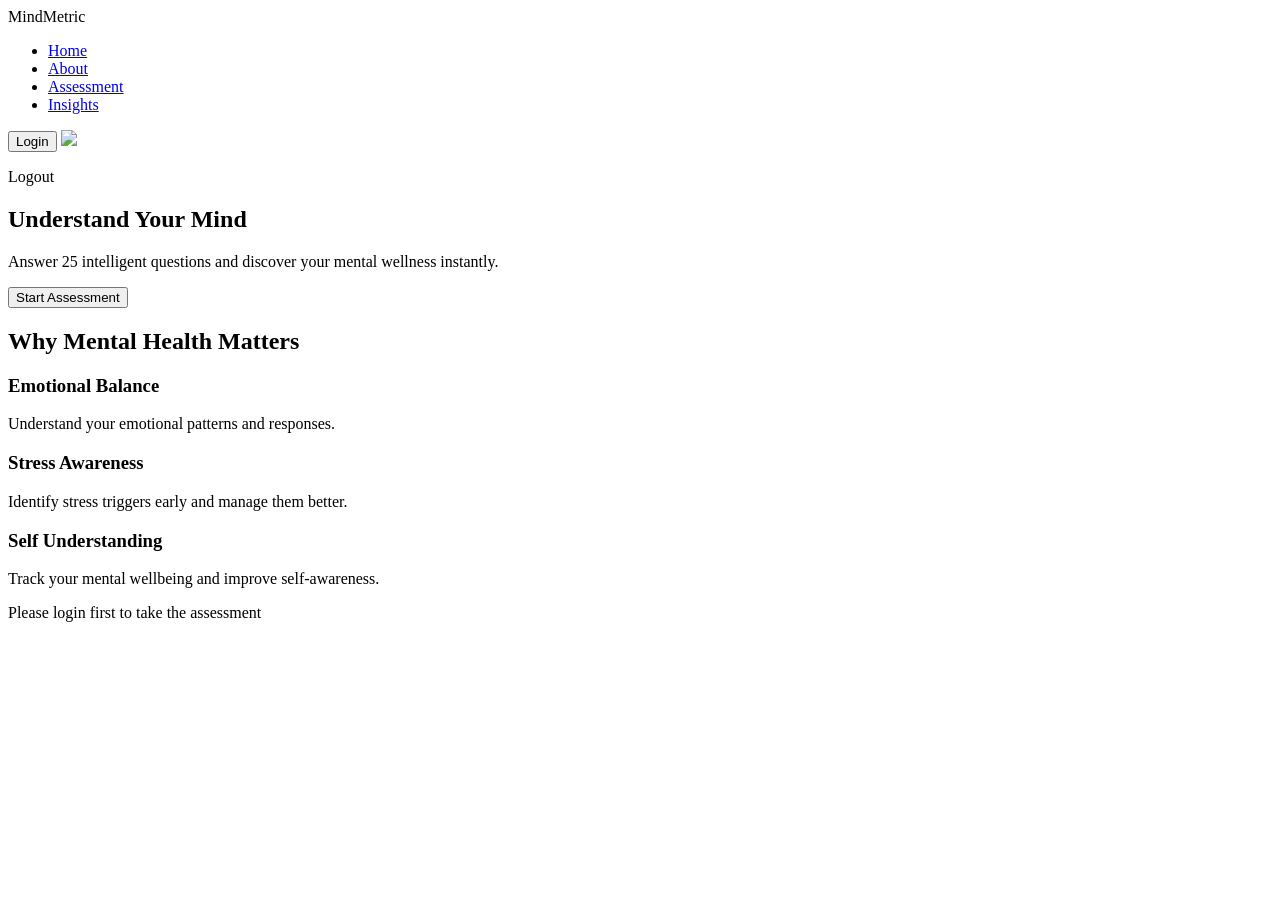
==== index.html @ 5251c969 "Add files via upload" ====
<!DOCTYPE html>
<html lang="en">
<head>

<meta charset="UTF-8">
<meta name="viewport" content="width=device-width, initial-scale=1.0">

<title>MindMetric</title>

<link rel="stylesheet" href="css/style.css">
<link rel="stylesheet" href="css/style.css">

<link href="https://fonts.googleapis.com/css2?family=Poppins:wght@300;400;600&display=swap" rel="stylesheet">

</head>

<body>

<!-- Navbar -->

<nav class="navbar">

<div class="logo">MindMetric</div>

<ul class="nav-links">
<li><a href="#">Home</a></li>
<li><a href="#about">About</a></li>
<li><a href="#assessment">Assessment</a></li>
<li><a href="#insights">Insights</a></li>
</ul>

<div class="nav-right">
<button id="loginBtn" onclick="window.location.href='login.html'">
Login
</button>


<img src="https://cdn-icons-png.flaticon.com/512/9131/9131529.png"
class="profile-icon"
onclick="toggleMenu()">

<div id="dropdown" class="dropdown">
<p onclick="logout()">Logout</p>
</div>

</div>

</nav>

<!-- Hero Section -->

<section class="hero">

<div class="blob blob1"></div>
<div class="blob blob2"></div>
<div class="blob blob3"></div>

<h1 class="hero-title">
Understand Your Mind
</h1>

<p class="hero-subtitle">
Answer 25 intelligent questions and discover your mental wellness instantly.
</p>

<button class="cta-button" onclick="startAssessment()">
Start Assessment
</button>

</section>

<!-- Why Mental Health Matters -->

<section class="features reveal" id="about">

<h2>Why Mental Health Matters</h2>

<div class="feature-cards">

<div class="card">
<h3>Emotional Balance</h3>
<p>Understand your emotional patterns and responses.</p>
</div>

<div class="card">
<h3>Stress Awareness</h3>
<p>Identify stress triggers early and manage them better.</p>
</div>

<div class="card">
<h3>Self Understanding</h3>
<p>Track your mental wellbeing and improve self-awareness.</p>
</div>

</div>

</section>

<!-- Notification -->

<div id="notifyBar" class="notify-bar">
Please login first to take the assessment
</div>

<script src="js/script.js"></script>

</body>
</html>
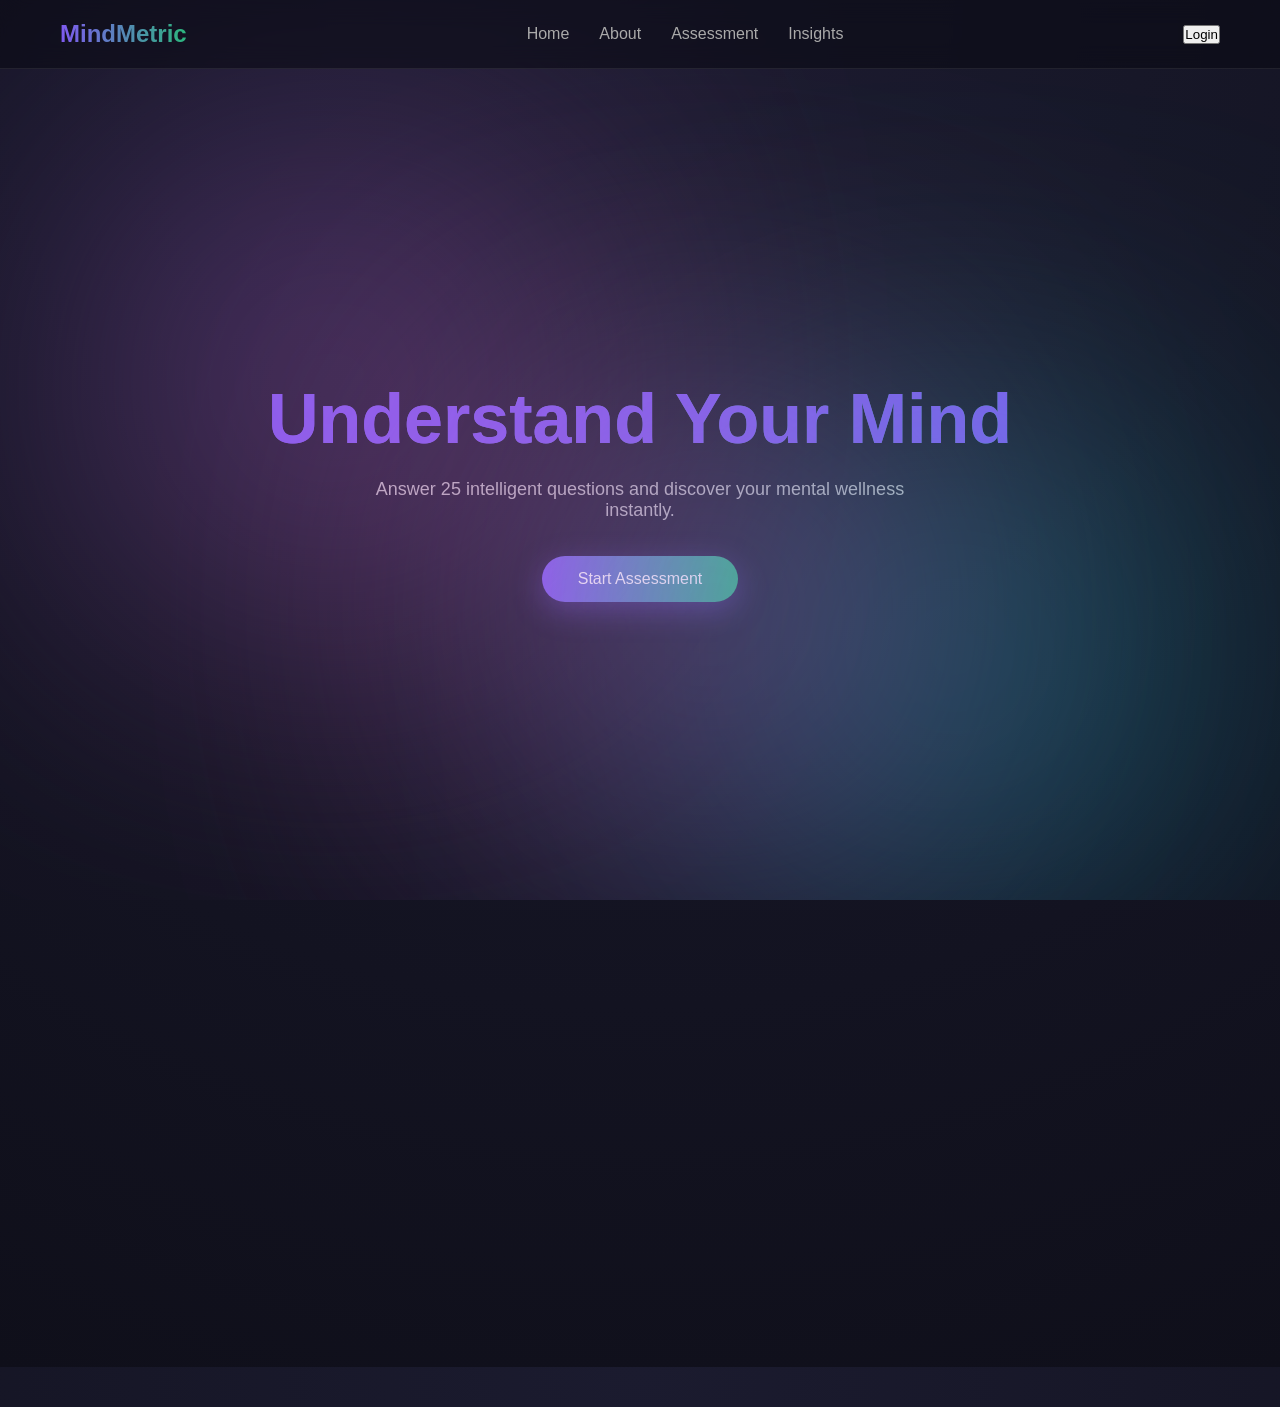
==== commit eaa499be: "just store css files in a folder named 'css'" ====
--- a/index.html
+++ b/index.html
@@ -1,108 +1,83 @@
-<!DOCTYPE html>
-<html lang="en">
-<head>
-
-<meta charset="UTF-8">
-<meta name="viewport" content="width=device-width, initial-scale=1.0">
-
-<title>MindMetric</title>
-
-<link rel="stylesheet" href="css/style.css">
-<link rel="stylesheet" href="css/style.css">
-
-<link href="https://fonts.googleapis.com/css2?family=Poppins:wght@300;400;600&display=swap" rel="stylesheet">
-
-</head>
-
-<body>
-
-<!-- Navbar -->
-
-<nav class="navbar">
-
-<div class="logo">MindMetric</div>
-
-<ul class="nav-links">
-<li><a href="#">Home</a></li>
-<li><a href="#about">About</a></li>
-<li><a href="#assessment">Assessment</a></li>
-<li><a href="#insights">Insights</a></li>
-</ul>
-
-<div class="nav-right">
-<button id="loginBtn" onclick="window.location.href='login.html'">
-Login
-</button>
-
-
-<img src="https://cdn-icons-png.flaticon.com/512/9131/9131529.png"
-class="profile-icon"
-onclick="toggleMenu()">
-
-<div id="dropdown" class="dropdown">
-<p onclick="logout()">Logout</p>
-</div>
-
-</div>
-
-</nav>
-
-<!-- Hero Section -->
-
-<section class="hero">
-
-<div class="blob blob1"></div>
-<div class="blob blob2"></div>
-<div class="blob blob3"></div>
-
-<h1 class="hero-title">
-Understand Your Mind
-</h1>
-
-<p class="hero-subtitle">
-Answer 25 intelligent questions and discover your mental wellness instantly.
-</p>
-
-<button class="cta-button" onclick="startAssessment()">
-Start Assessment
-</button>
-
-</section>
-
-<!-- Why Mental Health Matters -->
-
-<section class="features reveal" id="about">
-
-<h2>Why Mental Health Matters</h2>
-
-<div class="feature-cards">
-
-<div class="card">
-<h3>Emotional Balance</h3>
-<p>Understand your emotional patterns and responses.</p>
-</div>
-
-<div class="card">
-<h3>Stress Awareness</h3>
-<p>Identify stress triggers early and manage them better.</p>
-</div>
-
-<div class="card">
-<h3>Self Understanding</h3>
-<p>Track your mental wellbeing and improve self-awareness.</p>
-</div>
-
-</div>
-
-</section>
-
-<!-- Notification -->
-
-<div id="notifyBar" class="notify-bar">
-Please login first to take the assessment
-</div>
-
-<script src="js/script.js"></script>
-
-</body>
-</html>+<!DOCTYPE html>
+<html lang="en">
+<head>
+<meta charset="UTF-8">
+<meta name="viewport" content="width=device-width, initial-scale=1.0">
+<title>MindMetric</title>
+<link rel="stylesheet" href="css/style.css">
+<link href="https://fonts.googleapis.com/css2?family=Poppins:wght@300;400;600&display=swap" rel="stylesheet">
+</head>
+<body>
+<nav class="navbar">
+<div class="logo">MindMetric</div>
+
+<ul class="nav-links">
+<li><a href="#">Home</a></li>
+<li><a href="#about">About</a></li>
+<li><a href="test.html">Assessment</a></li>
+<li><a href="#about">Insights</a></li>
+</ul>
+
+<div class="nav-right">
+<button id="loginBtn" onclick="window.location.href='login.html'">
+Login
+</button>
+
+
+<img src="https://cdn-icons-png.flaticon.com/512/9131/9131529.png"
+class="profile-icon"
+onclick="toggleMenu()">
+
+<div id="dropdown" class="dropdown">
+<p onclick="logout()">Logout</p>
+</div>
+
+</div>
+
+</nav>
+<section class="hero">
+<div class="blob blob1"></div>
+<div class="blob blob2"></div>
+<div class="blob blob3"></div>
+
+<h1 class="hero-title">
+Understand Your Mind
+</h1>
+
+<p class="hero-subtitle">
+Answer 25 intelligent questions and discover your mental wellness instantly.
+</p>
+
+<button class="cta-button" onclick="startAssessment()">
+Start Assessment
+</button>
+</section>
+<section class="features reveal" id="about">
+<h2>Why Mental Health Matters</h2>
+
+<div class="feature-cards">
+
+<div class="card">
+<h3>Emotional Balance</h3>
+<p>Understand your emotional patterns and responses.</p>
+</div>
+
+<div class="card">
+<h3>Stress Awareness</h3>
+<p>Identify stress triggers early and manage them better.</p>
+</div>
+
+<div class="card">
+<h3>Self Understanding</h3>
+<p>Track your mental wellbeing and improve self-awareness.</p>
+</div>
+
+</div>
+
+</section>
+<div id="notifyBar" class="notify-bar">
+Please login first to take the assessment
+</div>
+<script src="js/script.js"></script>
+</body>
+</html>
--- a/css/style.css
+++ b/css/style.css
@@ -0,0 +1,557 @@
+*{
+margin:0;
+padding:0;
+box-sizing:border-box;
+font-family:'Poppins',sans-serif;
+}
+@keyframes logoGradient{
+
+0%{
+background-position:0% 50%;
+}
+
+100%{
+background-position:300% 50%;
+}
+
+}
+body{
+
+background:radial-gradient(circle at top,#1b1b2f,#0f0f1a);
+
+color:white;
+
+overflow-x:hidden;
+
+}
+
+/* NAVBAR */
+
+.navbar{
+
+display:flex;
+justify-content:space-between;
+align-items:center;
+
+padding:20px 60px;
+
+background:rgba(10,10,20,0.6);
+
+backdrop-filter:blur(12px);
+
+position:fixed;
+width:100%;
+
+border-bottom:1px solid rgba(255,255,255,0.08);
+
+z-index:100;
+
+}
+
+.logo{
+
+font-size:24px;
+font-weight:600;
+
+background:linear-gradient(90deg,#7f5af0,#2cb67d,#00c6ff,#ff7ac6);
+
+background-size:300%;
+
+background-clip:text;
+-webkit-background-clip:text;
+
+color:transparent;
+
+animation:logoGradient 6s linear infinite;
+
+}
+.nav-links{
+
+display:flex;
+gap:30px;
+
+list-style:none;
+
+}
+
+.nav-links a{
+
+text-decoration:none;
+
+color:#aaa;
+
+transition:0.3s;
+
+}
+
+.nav-links a:hover{
+
+color:#7f5af0;
+
+}
+
+/* HERO */
+
+.hero{
+
+height:100vh;
+
+display:flex;
+flex-direction:column;
+
+align-items:center;
+justify-content:center;
+
+text-align:center;
+
+padding-top:80px;
+
+position:relative;
+overflow:hidden;
+
+
+}
+
+/* Animated gradient heading */
+
+.hero-title{
+
+font-size:70px;
+font-weight:600;
+
+color:#7f5af0;
+
+background-image:linear-gradient(90deg,#7f5af0,#2cb67d,#00c6ff,#ff7ac6);
+
+background-size:400%;
+
+background-clip:text;
+
+animation:gradientMove 8s linear infinite;
+
+}
+
+@keyframes gradientMove{
+
+0%{background-position:0%}
+100%{background-position:400%}
+
+}
+
+.hero-subtitle{
+
+margin-top:20px;
+
+font-size:18px;
+
+color:#bbb;
+
+max-width:600px;
+
+}
+
+/* CTA BUTTON */
+
+.cta-button{
+
+margin-top:35px;
+
+padding:14px 36px;
+
+border-radius:30px;
+
+border:none;
+
+font-size:16px;
+
+background:linear-gradient(90deg,#7f5af0,#2cb67d);
+
+color:white;
+
+cursor:pointer;
+
+transition:0.35s;
+
+box-shadow:0 8px 30px rgba(127,90,240,0.4);
+
+}
+
+.cta-button:hover{
+
+transform:translateY(-4px) scale(1.05);
+
+box-shadow:0 12px 40px rgba(127,90,240,0.6);
+
+}
+
+/* FEATURES */
+
+.features{
+
+padding:120px 80px;
+
+text-align:center;
+
+}
+
+.features h2{
+
+font-size:34px;
+
+margin-bottom:50px;
+
+background:linear-gradient(90deg,#2cb67d,#00c6ff);
+
+background-clip:text;
+-webkit-background-clip:text;
+
+color:transparent;
+
+}
+
+/* CARDS */
+
+.feature-cards{
+
+display:flex;
+
+justify-content:center;
+
+gap:40px;
+
+flex-wrap:wrap;
+
+}
+
+.card{
+
+width:260px;
+padding:30px;
+
+border-radius:18px;
+
+background:rgba(255,255,255,0.05);
+
+backdrop-filter:blur(12px);
+
+border:1px solid rgba(255,255,255,0.08);
+
+transition:0.4s;
+
+position:relative;
+
+overflow:hidden;
+
+}
+
+/* glowing border animation */
+
+.card::before{
+
+content:"";
+
+position:absolute;
+
+top:-2px;
+left:-2px;
+
+width:calc(100% + 4px);
+height:calc(100% + 4px);
+
+background:linear-gradient(120deg,#7f5af0,#00c6ff,#2cb67d,#ff7ac6);
+
+background-size:300%;
+
+z-index:-1;
+
+border-radius:20px;
+
+opacity:0;
+
+transition:0.5s;
+
+}
+
+.card:hover::before{
+
+opacity:1;
+
+animation:cardGlow 4s linear infinite;
+
+}
+
+.card:hover{
+
+transform:translateY(-12px) scale(1.03);
+
+}
+@keyframes cardGlow{
+
+0%{background-position:0%}
+100%{background-position:300%}
+
+}
+
+/* PROFILE */
+
+.profile-icon{
+
+width:36px;
+cursor:pointer;
+display:none;
+
+}
+
+.dropdown{
+
+position:absolute;
+right:60px;
+top:70px;
+
+background:#161625;
+
+padding:12px;
+
+border-radius:10px;
+
+display:none;
+
+box-shadow:0 8px 30px rgba(0,0,0,0.5);
+
+}
+
+/* NOTIFICATION */
+
+.notify-bar{
+
+position:fixed;
+
+top:-80px;
+
+left:50%;
+
+transform:translateX(-50%);
+
+background:linear-gradient(90deg,#7f5af0,#2cb67d);
+
+padding:12px 26px;
+
+border-radius:14px;
+
+color:white;
+
+font-size:14px;
+
+transition:0.4s;
+
+box-shadow:0 8px 30px rgba(0,0,0,0.4);
+
+}
+
+.notify-bar.show{
+
+top:20px;
+
+}
+
+/* Floating gradient blobs */
+
+.blob{
+
+position:absolute;
+
+width:400px;
+height:400px;
+
+border-radius:50%;
+
+filter:blur(160px);
+
+opacity:0.6;
+
+animation:blobMove 10s infinite ease-in-out;
+
+}
+
+/* Blob colors */
+
+.blob1{
+
+background:linear-gradient(135deg,#7f5af0,#ff7ac6);
+
+top:20%;
+left:10%;
+
+animation-duration:9s;
+
+}
+
+.blob2{
+
+background:linear-gradient(135deg,#2cb67d,#00c6ff);
+
+top:50%;
+right:10%;
+
+animation-duration:11s;
+
+}
+
+.blob3{
+
+background:linear-gradient(135deg,#ff7ac6,#7f5af0);
+
+bottom:10%;
+left:40%;
+
+animation-duration:13s;
+
+}
+
+/* Blob animation */
+
+@keyframes blobMove{
+
+0%{
+transform:translate(0,0) scale(1);
+}
+
+50%{
+transform:translate(80px,-60px) scale(1.25);
+}
+
+100%{
+transform:translate(0,0) scale(1);
+}
+
+}
+.reveal{
+
+opacity:0;
+transform:translateY(40px);
+
+transition:all 0.8s ease;
+
+}
+
+.reveal.active{
+
+opacity:1;
+transform:translateY(0);
+
+}
+.cta-button{
+
+transition:transform 0.2s ease;
+
+}
+/* TEST PAGE */
+
+.test-wrapper{
+
+height:100vh;
+
+display:flex;
+flex-direction:column;
+
+align-items:center;
+justify-content:center;
+
+padding:40px;
+
+}
+
+/* progress bar */
+
+.progress-bar{
+
+width:60%;
+height:8px;
+
+background:#222;
+
+border-radius:20px;
+
+margin-bottom:40px;
+
+overflow:hidden;
+
+}
+
+#progress{
+
+height:100%;
+
+width:0%;
+
+background:linear-gradient(90deg,#7f5af0,#00c6ff);
+
+transition:width 0.4s ease;
+
+}
+
+/* question card */
+
+.question-card{
+
+width:600px;
+
+padding:50px;
+
+border-radius:20px;
+
+background:rgba(255,255,255,0.04);
+
+backdrop-filter:blur(10px);
+
+border:1px solid rgba(255,255,255,0.08);
+
+text-align:center;
+
+transition:transform 0.5s ease;
+
+}
+
+/* options */
+
+.option-btn{
+
+display:block;
+
+width:100%;
+
+padding:14px;
+
+margin:12px 0;
+
+border-radius:12px;
+
+border:none;
+
+font-size:16px;
+
+background:linear-gradient(90deg,#1c1c2b,#141420);
+
+color:white;
+
+cursor:pointer;
+
+transition:0.3s;
+
+}
+
+.option-btn:hover{
+
+transform:scale(1.03);
+
+background:linear-gradient(90deg,#7f5af0,#2cb67d);
+
+}
+
+/* selected */
+
+.option-btn.selected{
+
+background:linear-gradient(90deg,#7f5af0,#00c6ff);
+
+}
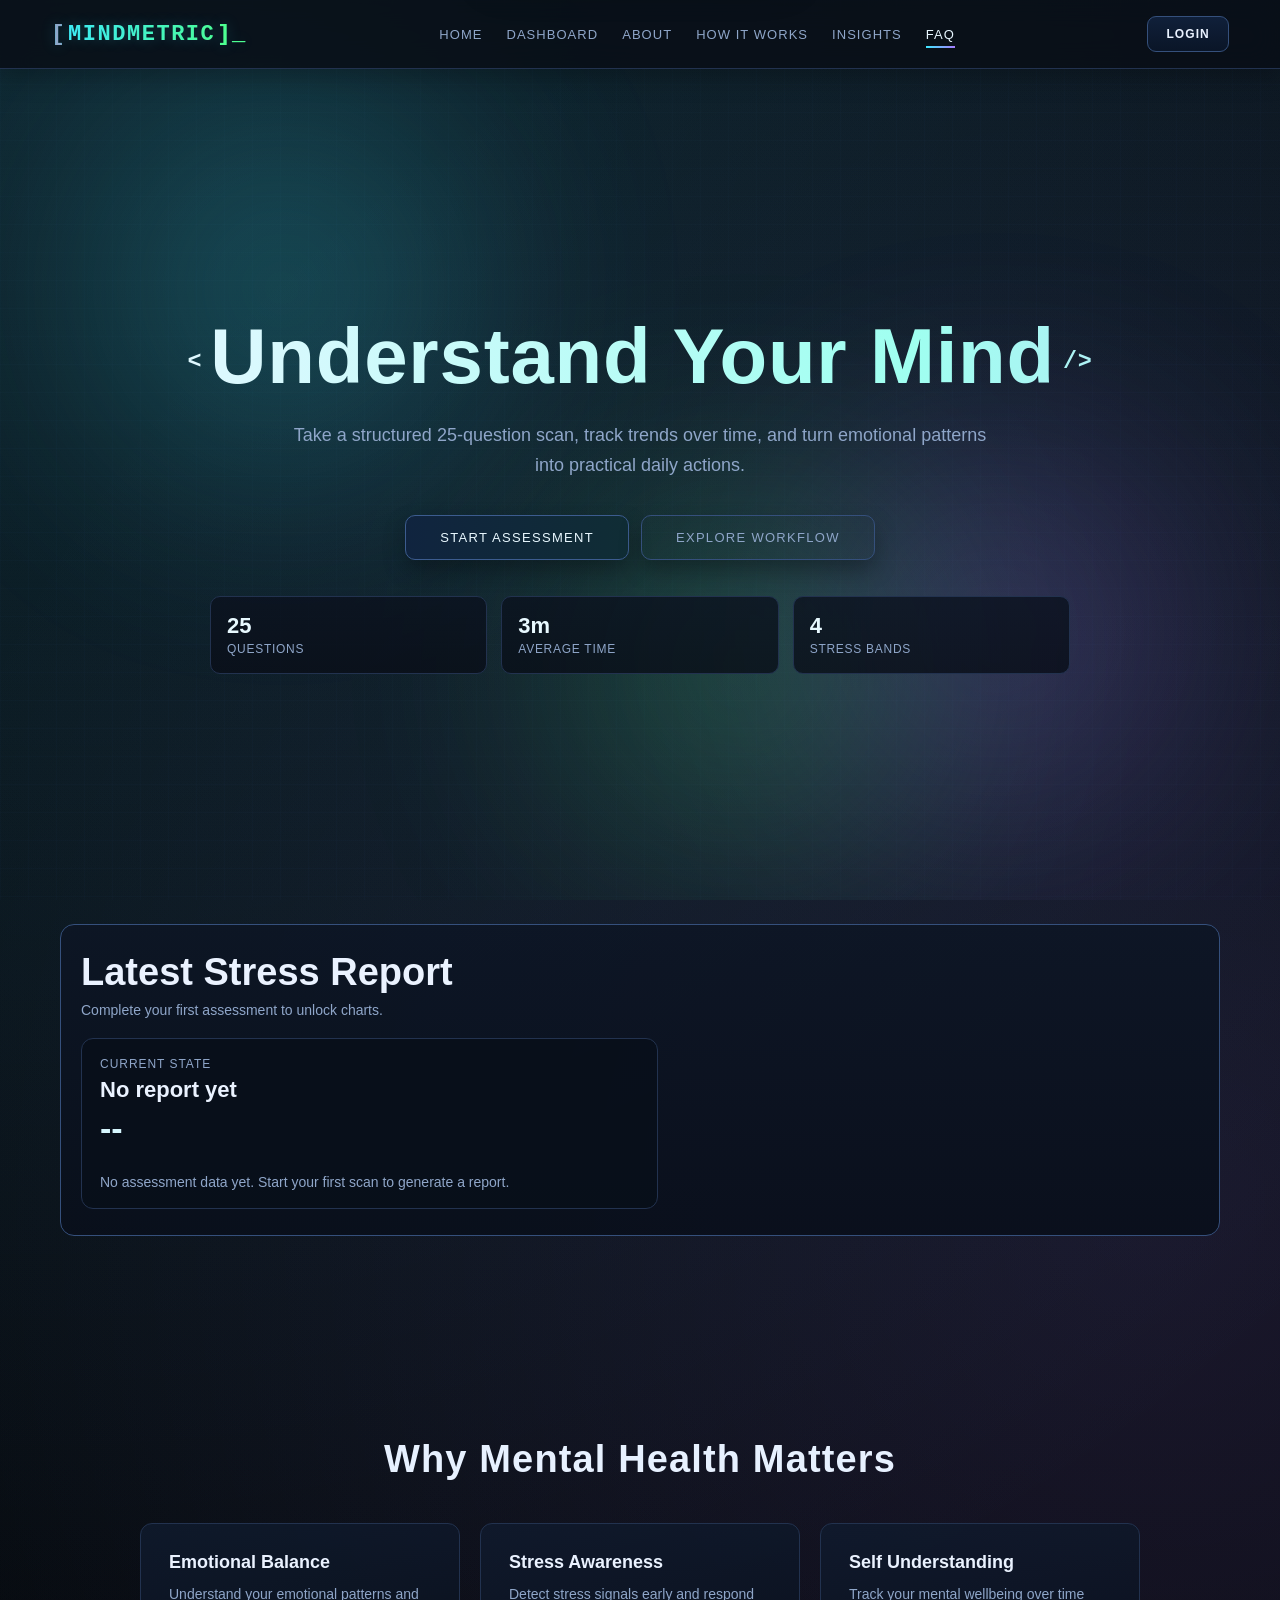
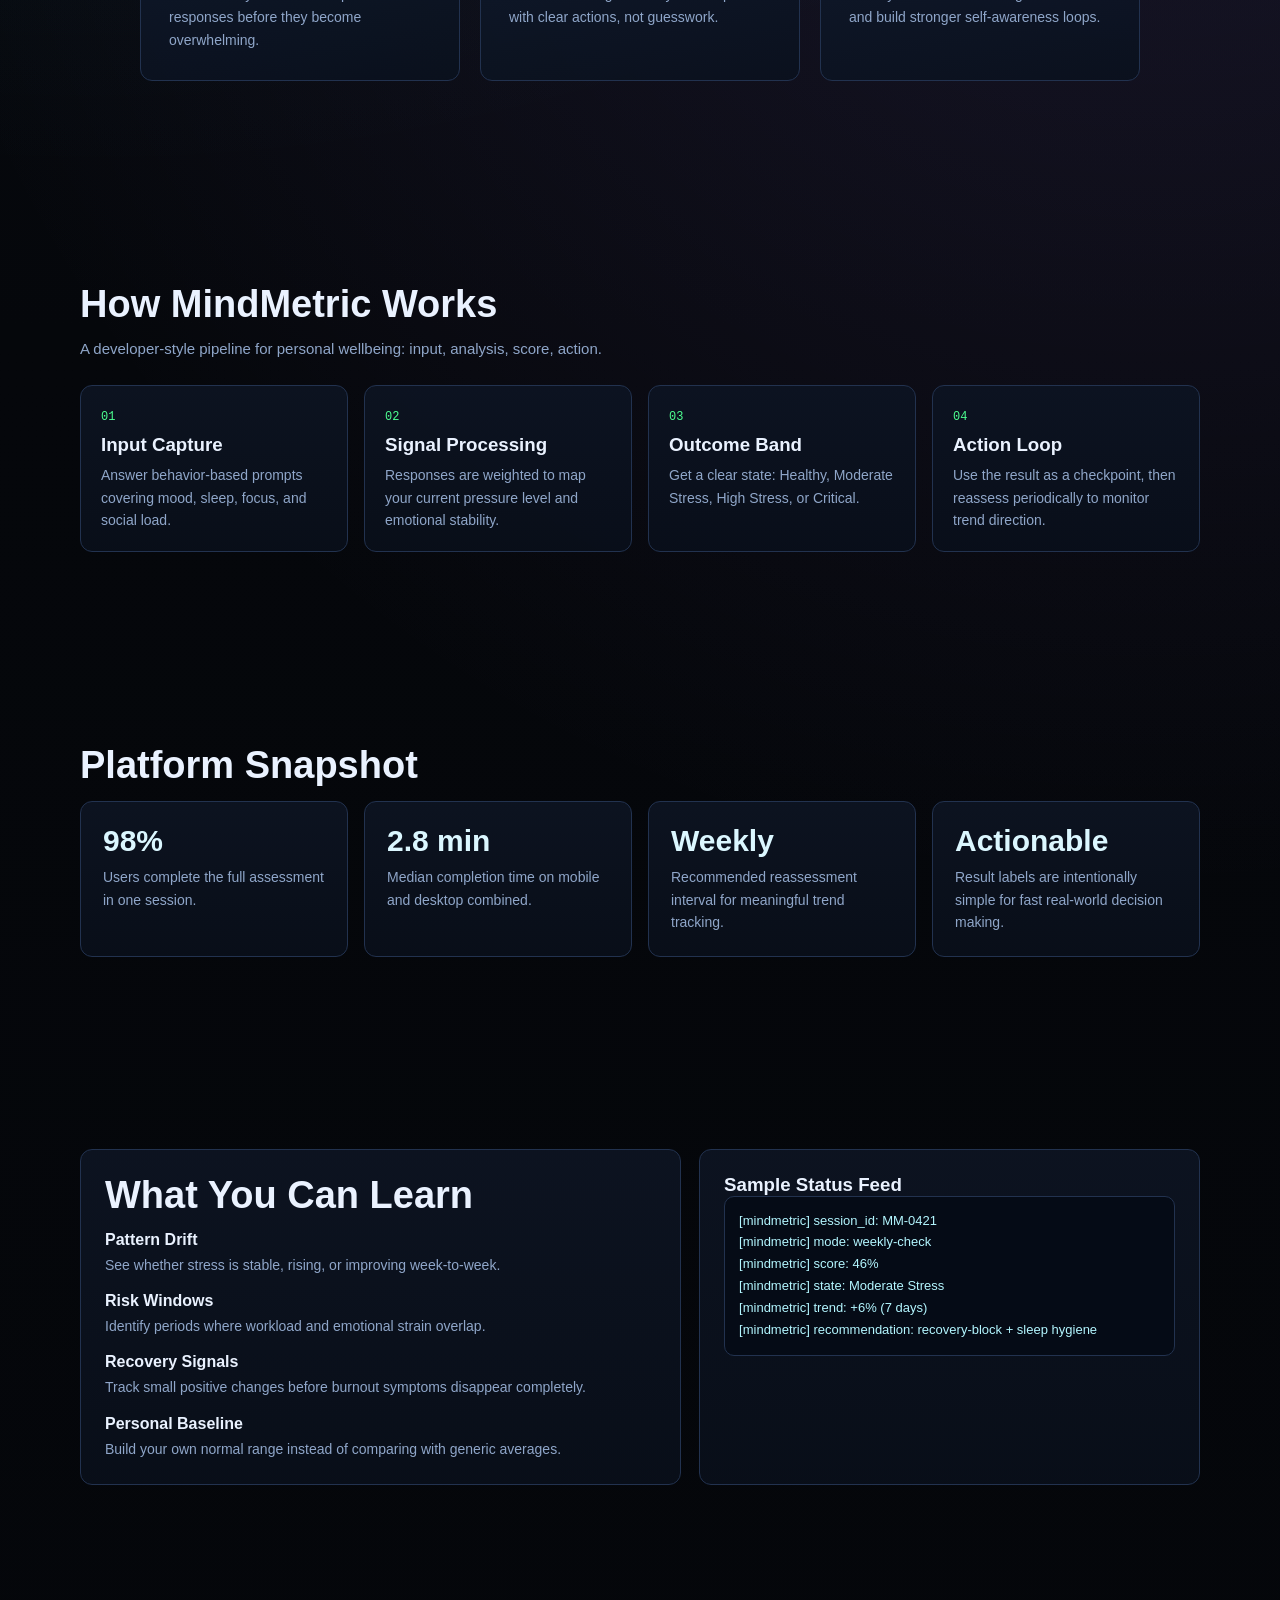
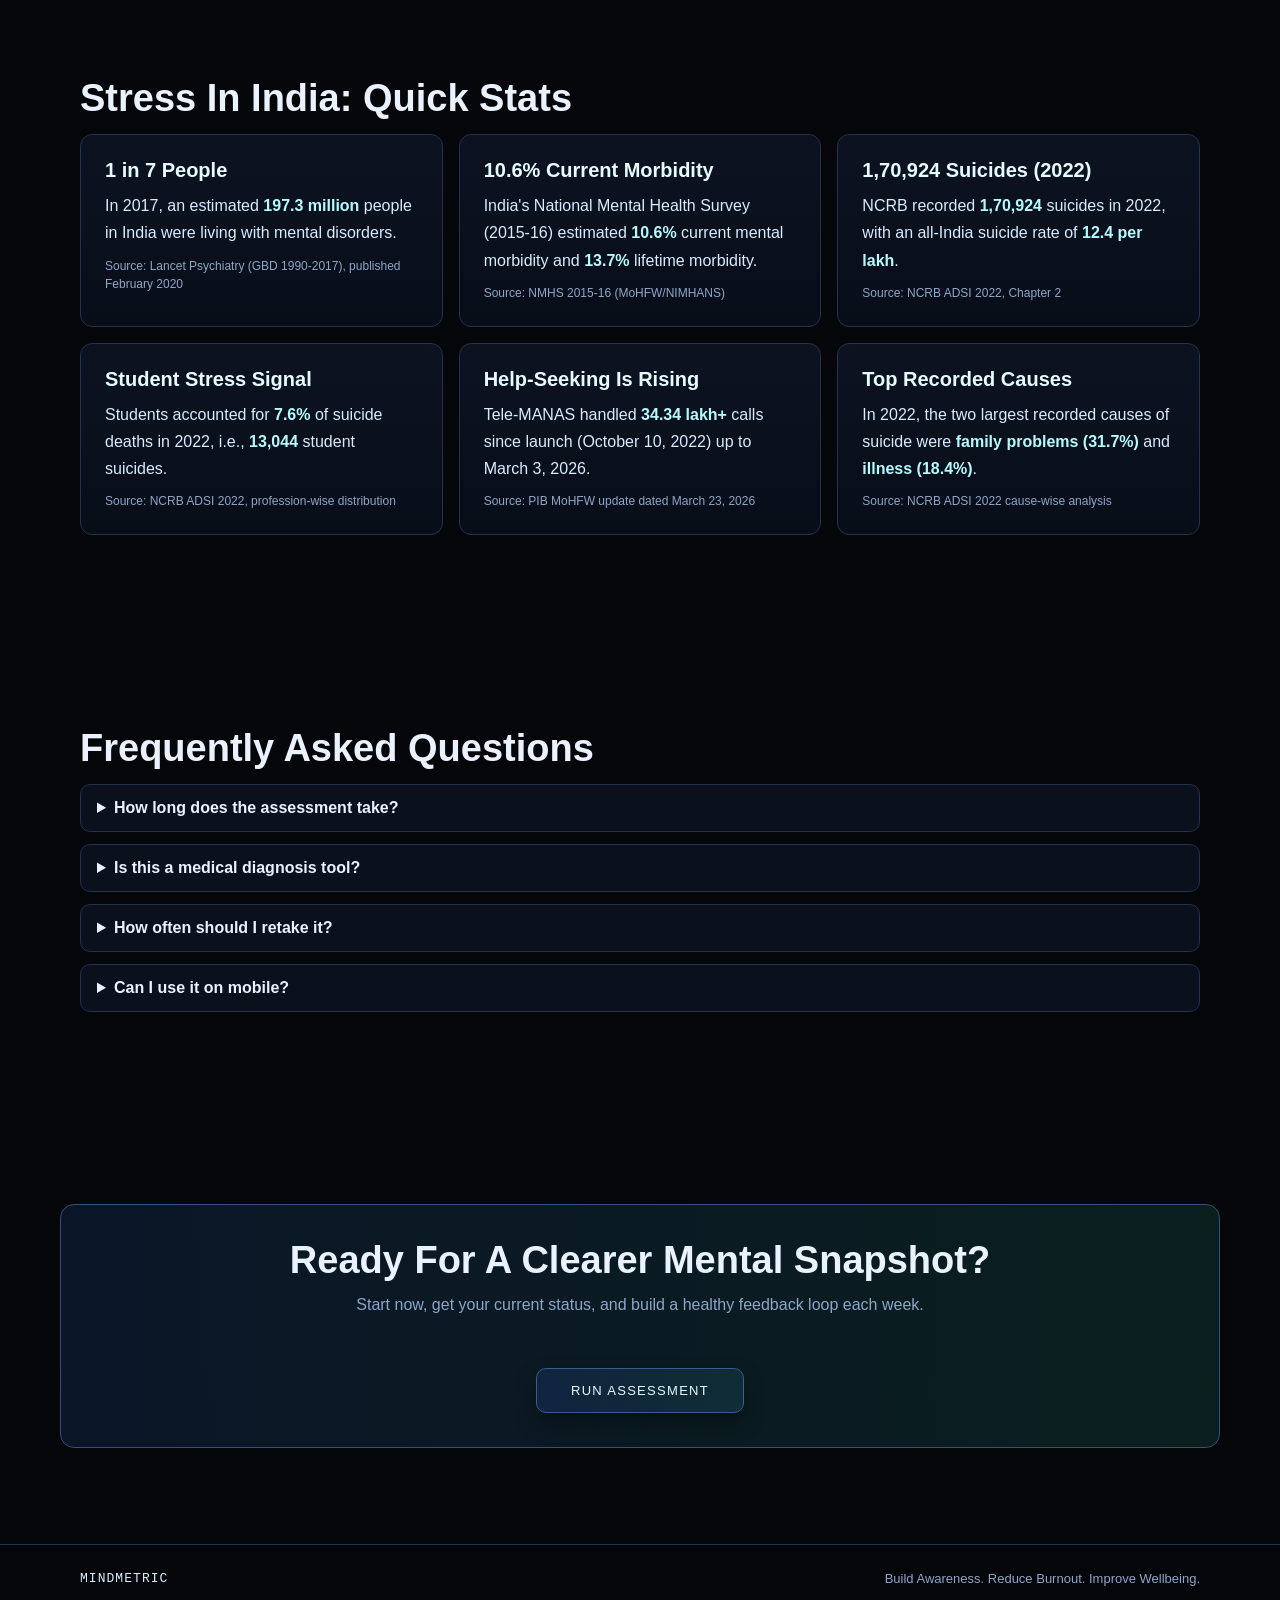
==== commit 3550a98b: "updated-fend" ====
--- a/index.html
+++ b/index.html
@@ -12,72 +12,282 @@
 <div class="logo">MindMetric</div>
 
 <ul class="nav-links">
-<li><a href="#">Home</a></li>
+<li><a href="index.html">Home</a></li>
+<li><a href="#dashboard">Dashboard</a></li>
 <li><a href="#about">About</a></li>
-<li><a href="test.html">Assessment</a></li>
-<li><a href="#about">Insights</a></li>
+<li><a href="#how">How It Works</a></li>
+<li><a href="#insights">Insights</a></li>
+<li><a href="#faq">FAQ</a></li>
 </ul>
 
 <div class="nav-right">
-<button id="loginBtn" onclick="window.location.href='login.html'">
-Login
-</button>
-
-
-<img src="https://cdn-icons-png.flaticon.com/512/9131/9131529.png"
+<button id="loginBtn" onclick="window.location.href='login.html'">Login</button>
+
+<img src="images/login-icon-bw.svg"
 class="profile-icon"
-onclick="toggleMenu()">
+id="profileIcon"
+alt="Open profile menu"
+tabindex="0"
+role="button"
+onclick="toggleMenu()"
+onkeydown="if(event.key==='Enter' || event.key===' '){event.preventDefault();toggleMenu();}">
 
 <div id="dropdown" class="dropdown">
-<p onclick="logout()">Logout</p>
-</div>
-
-</div>
-
+<button type="button" class="dropdown-item" onclick="logout()">Logout</button>
+</div>
+
+</div>
 </nav>
+
 <section class="hero">
 <div class="blob blob1"></div>
 <div class="blob blob2"></div>
 <div class="blob blob3"></div>
 
-<h1 class="hero-title">
-Understand Your Mind
-</h1>
+<h1 class="hero-title">Understand Your Mind</h1>
 
 <p class="hero-subtitle">
-Answer 25 intelligent questions and discover your mental wellness instantly.
+Take a structured 25-question scan, track trends over time, and turn emotional patterns into practical daily actions.
 </p>
 
-<button class="cta-button" onclick="startAssessment()">
-Start Assessment
-</button>
+<div class="hero-actions">
+<button class="cta-button" onclick="startAssessment()">Start Assessment</button>
+<button class="cta-button ghost" onclick="window.location.href='#how'">Explore Workflow</button>
+</div>
+
+<div class="hero-mini-stats reveal">
+<div class="mini-stat"><strong>25</strong><span>Questions</span></div>
+<div class="mini-stat"><strong>3m</strong><span>Average Time</span></div>
+<div class="mini-stat"><strong>4</strong><span>Stress Bands</span></div>
+</div>
+</section>
+<section class="home-report reveal" id="dashboard">
+<div class="section-shell home-report-shell">
+<div class="home-report-head">
+<h2>Latest Stress Report</h2>
+<p id="homeTaken">Complete your first assessment to unlock charts.</p>
+</div>
+
+<div class="home-report-grid">
+<div class="home-report-main">
+<div class="home-state-wrap">
+<span class="home-state-label">Current State</span>
+<h3 id="homeState">No report yet</h3>
+<strong id="homeScore">--</strong>
+</div>
+<div id="homeStressBars" class="home-stress-bars"></div>
+<p id="homeReportEmpty" class="home-report-empty">No assessment data yet. Start your first scan to generate a report.</p>
+</div>
+
+<div class="home-trend-card" id="homeTrendWrap">
+<h4>Recent Trend</h4>
+<svg viewBox="0 0 460 150" preserveAspectRatio="none" aria-label="Recent stress trend">
+<line x1="16" y1="18" x2="16" y2="134"></line>
+<line x1="16" y1="134" x2="444" y2="134"></line>
+<path id="homeTrendPath" d="" class="home-trend-path"></path>
+</svg>
+<div class="home-trend-scale">
+<span>Low</span>
+<span>Moderate</span>
+<span>High</span>
+<span>Critical</span>
+</div>
+</div>
+</div>
+</div>
 </section>
 <section class="features reveal" id="about">
 <h2>Why Mental Health Matters</h2>
-
-<div class="feature-cards">
-
+<div class="feature-cards reveal">
 <div class="card">
 <h3>Emotional Balance</h3>
-<p>Understand your emotional patterns and responses.</p>
+<p>Understand your emotional patterns and responses before they become overwhelming.</p>
 </div>
 
 <div class="card">
 <h3>Stress Awareness</h3>
-<p>Identify stress triggers early and manage them better.</p>
+<p>Detect stress signals early and respond with clear actions, not guesswork.</p>
 </div>
 
 <div class="card">
 <h3>Self Understanding</h3>
-<p>Track your mental wellbeing and improve self-awareness.</p>
-</div>
-
-</div>
-
-</section>
-<div id="notifyBar" class="notify-bar">
+<p>Track your mental wellbeing over time and build stronger self-awareness loops.</p>
+</div>
+</div>
+</section>
+
+<section class="workflow reveal" id="how">
+<div class="section-shell">
+<h2>How MindMetric Works</h2>
+<p class="section-subtitle">A developer-style pipeline for personal wellbeing: input, analysis, score, action.</p>
+
+<div class="workflow-grid">
+<article class="flow-card">
+<span class="flow-index">01</span>
+<h3>Input Capture</h3>
+<p>Answer behavior-based prompts covering mood, sleep, focus, and social load.</p>
+</article>
+
+<article class="flow-card">
+<span class="flow-index">02</span>
+<h3>Signal Processing</h3>
+<p>Responses are weighted to map your current pressure level and emotional stability.</p>
+</article>
+
+<article class="flow-card">
+<span class="flow-index">03</span>
+<h3>Outcome Band</h3>
+<p>Get a clear state: Healthy, Moderate Stress, High Stress, or Critical.</p>
+</article>
+
+<article class="flow-card">
+<span class="flow-index">04</span>
+<h3>Action Loop</h3>
+<p>Use the result as a checkpoint, then reassess periodically to monitor trend direction.</p>
+</article>
+</div>
+</div>
+</section>
+
+<section class="numbers reveal" id="insights">
+<div class="section-shell">
+<h2>Platform Snapshot</h2>
+<div class="numbers-grid">
+<div class="number-card">
+<h3>98%</h3>
+<p>Users complete the full assessment in one session.</p>
+</div>
+<div class="number-card">
+<h3>2.8 min</h3>
+<p>Median completion time on mobile and desktop combined.</p>
+</div>
+<div class="number-card">
+<h3>Weekly</h3>
+<p>Recommended reassessment interval for meaningful trend tracking.</p>
+</div>
+<div class="number-card">
+<h3>Actionable</h3>
+<p>Result labels are intentionally simple for fast real-world decision making.</p>
+</div>
+</div>
+</div>
+</section>
+
+<section class="insight-panels reveal">
+<div class="section-shell two-col">
+<div class="panel-block">
+<h2>What You Can Learn</h2>
+<ul class="insight-list">
+<li><span>Pattern Drift</span><p>See whether stress is stable, rising, or improving week-to-week.</p></li>
+<li><span>Risk Windows</span><p>Identify periods where workload and emotional strain overlap.</p></li>
+<li><span>Recovery Signals</span><p>Track small positive changes before burnout symptoms disappear completely.</p></li>
+<li><span>Personal Baseline</span><p>Build your own normal range instead of comparing with generic averages.</p></li>
+</ul>
+</div>
+
+<div class="panel-block terminal">
+<h3>Sample Status Feed</h3>
+<pre><code>[mindmetric] session_id: MM-0421
+[mindmetric] mode: weekly-check
+[mindmetric] score: 46%
+[mindmetric] state: Moderate Stress
+[mindmetric] trend: +6% (7 days)
+[mindmetric] recommendation: recovery-block + sleep hygiene</code></pre>
+</div>
+</div>
+</section>
+
+<section class="india-stats reveal" id="india-stats">
+<div class="section-shell">
+<h2>Stress In India: Quick Stats</h2>
+<div class="testimonials-grid">
+<article class="quote-card stat-card">
+<h3>1 in 7 People</h3>
+<p>In 2017, an estimated <strong>197.3 million</strong> people in India were living with mental disorders.</p>
+<span class="stat-source">Source: Lancet Psychiatry (GBD 1990-2017), published February 2020</span>
+</article>
+
+<article class="quote-card stat-card">
+<h3>10.6% Current Morbidity</h3>
+<p>India's National Mental Health Survey (2015-16) estimated <strong>10.6%</strong> current mental morbidity and <strong>13.7%</strong> lifetime morbidity.</p>
+<span class="stat-source">Source: NMHS 2015-16 (MoHFW/NIMHANS)</span>
+</article>
+
+<article class="quote-card stat-card">
+<h3>1,70,924 Suicides (2022)</h3>
+<p>NCRB recorded <strong>1,70,924</strong> suicides in 2022, with an all-India suicide rate of <strong>12.4 per lakh</strong>.</p>
+<span class="stat-source">Source: NCRB ADSI 2022, Chapter 2</span>
+</article>
+
+<article class="quote-card stat-card">
+<h3>Student Stress Signal</h3>
+<p>Students accounted for <strong>7.6%</strong> of suicide deaths in 2022, i.e., <strong>13,044</strong> student suicides.</p>
+<span class="stat-source">Source: NCRB ADSI 2022, profession-wise distribution</span>
+</article>
+
+<article class="quote-card stat-card">
+<h3>Help-Seeking Is Rising</h3>
+<p>Tele-MANAS handled <strong>34.34 lakh+</strong> calls since launch (October 10, 2022) up to March 3, 2026.</p>
+<span class="stat-source">Source: PIB MoHFW update dated March 23, 2026</span>
+</article>
+
+<article class="quote-card stat-card">
+<h3>Top Recorded Causes</h3>
+<p>In 2022, the two largest recorded causes of suicide were <strong>family problems (31.7%)</strong> and <strong>illness (18.4%)</strong>.</p>
+<span class="stat-source">Source: NCRB ADSI 2022 cause-wise analysis</span>
+</article>
+</div>
+</div>
+</section>
+
+<section class="faq reveal" id="faq">
+<div class="section-shell">
+<h2>Frequently Asked Questions</h2>
+<div class="faq-list">
+<details>
+<summary>How long does the assessment take?</summary>
+<p>Most users finish in 2 to 4 minutes.</p>
+</details>
+<details>
+<summary>Is this a medical diagnosis tool?</summary>
+<p>No. It is a wellness screening and reflection tool, not a clinical diagnosis platform.</p>
+</details>
+<details>
+<summary>How often should I retake it?</summary>
+<p>Weekly is a strong default for trend visibility without fatigue.</p>
+</details>
+<details>
+<summary>Can I use it on mobile?</summary>
+<p>Yes, the interface is responsive and optimized for both mobile and desktop.</p>
+</details>
+</div>
+</div>
+</section>
+
+<section class="bottom-cta reveal">
+<div class="section-shell">
+<h2>Ready For A Clearer Mental Snapshot?</h2>
+<p>Start now, get your current status, and build a healthy feedback loop each week.</p>
+<button class="cta-button" onclick="startAssessment()">Run Assessment</button>
+</div>
+</section>
+
+<footer class="site-footer">
+<div class="section-shell footer-row">
+<p>MindMetric</p>
+<span>Build Awareness. Reduce Burnout. Improve Wellbeing.</span>
+</div>
+</footer>
+
+<div id="notifyBar" class="notify-bar" aria-live="polite">
 Please login first to take the assessment
 </div>
-<script src="js/script.js"></script>
+
+<script src="js/script.js" defer></script>
 </body>
 </html>
+
+
+
+
+
--- a/css/style.css
+++ b/css/style.css
@@ -1,557 +1,1475 @@
-*{
-margin:0;
-padding:0;
-box-sizing:border-box;
-font-family:'Poppins',sans-serif;
-}
-@keyframes logoGradient{
-
-0%{
-background-position:0% 50%;
-}
-
-100%{
-background-position:300% 50%;
-}
-
-}
-body{
-
-background:radial-gradient(circle at top,#1b1b2f,#0f0f1a);
-
-color:white;
-
-overflow-x:hidden;
-
-}
-
-/* NAVBAR */
-
-.navbar{
-
-display:flex;
-justify-content:space-between;
-align-items:center;
-
-padding:20px 60px;
-
-background:rgba(10,10,20,0.6);
-
-backdrop-filter:blur(12px);
-
-position:fixed;
-width:100%;
-
-border-bottom:1px solid rgba(255,255,255,0.08);
-
-z-index:100;
-
-}
-
-.logo{
-
-font-size:24px;
-font-weight:600;
-
-background:linear-gradient(90deg,#7f5af0,#2cb67d,#00c6ff,#ff7ac6);
-
-background-size:300%;
-
-background-clip:text;
--webkit-background-clip:text;
-
-color:transparent;
-
-animation:logoGradient 6s linear infinite;
-
-}
-.nav-links{
-
-display:flex;
-gap:30px;
-
-list-style:none;
-
-}
-
-.nav-links a{
-
-text-decoration:none;
-
-color:#aaa;
-
-transition:0.3s;
-
-}
-
-.nav-links a:hover{
-
-color:#7f5af0;
-
-}
-
-/* HERO */
-
-.hero{
-
-height:100vh;
-
-display:flex;
-flex-direction:column;
-
-align-items:center;
-justify-content:center;
-
-text-align:center;
-
-padding-top:80px;
-
-position:relative;
-overflow:hidden;
-
-
-}
-
-/* Animated gradient heading */
-
-.hero-title{
-
-font-size:70px;
-font-weight:600;
-
-color:#7f5af0;
-
-background-image:linear-gradient(90deg,#7f5af0,#2cb67d,#00c6ff,#ff7ac6);
-
-background-size:400%;
-
-background-clip:text;
-
-animation:gradientMove 8s linear infinite;
-
-}
-
-@keyframes gradientMove{
-
-0%{background-position:0%}
-100%{background-position:400%}
-
-}
-
-.hero-subtitle{
-
-margin-top:20px;
-
-font-size:18px;
-
-color:#bbb;
-
-max-width:600px;
-
-}
-
-/* CTA BUTTON */
-
-.cta-button{
-
-margin-top:35px;
-
-padding:14px 36px;
-
-border-radius:30px;
-
-border:none;
-
-font-size:16px;
-
-background:linear-gradient(90deg,#7f5af0,#2cb67d);
-
-color:white;
-
-cursor:pointer;
-
-transition:0.35s;
-
-box-shadow:0 8px 30px rgba(127,90,240,0.4);
-
-}
-
-.cta-button:hover{
-
-transform:translateY(-4px) scale(1.05);
-
-box-shadow:0 12px 40px rgba(127,90,240,0.6);
-
-}
-
-/* FEATURES */
-
-.features{
-
-padding:120px 80px;
-
-text-align:center;
-
-}
-
-.features h2{
-
-font-size:34px;
-
-margin-bottom:50px;
-
-background:linear-gradient(90deg,#2cb67d,#00c6ff);
-
-background-clip:text;
--webkit-background-clip:text;
-
-color:transparent;
-
-}
-
-/* CARDS */
-
-.feature-cards{
-
-display:flex;
-
-justify-content:center;
-
-gap:40px;
-
-flex-wrap:wrap;
-
-}
-
-.card{
-
-width:260px;
-padding:30px;
-
-border-radius:18px;
-
-background:rgba(255,255,255,0.05);
-
-backdrop-filter:blur(12px);
-
-border:1px solid rgba(255,255,255,0.08);
-
-transition:0.4s;
-
-position:relative;
-
-overflow:hidden;
-
-}
-
-/* glowing border animation */
-
-.card::before{
-
-content:"";
-
-position:absolute;
-
-top:-2px;
-left:-2px;
-
-width:calc(100% + 4px);
-height:calc(100% + 4px);
-
-background:linear-gradient(120deg,#7f5af0,#00c6ff,#2cb67d,#ff7ac6);
-
-background-size:300%;
-
-z-index:-1;
-
-border-radius:20px;
-
-opacity:0;
-
-transition:0.5s;
-
-}
-
-.card:hover::before{
-
-opacity:1;
-
-animation:cardGlow 4s linear infinite;
-
-}
-
-.card:hover{
-
-transform:translateY(-12px) scale(1.03);
-
-}
-@keyframes cardGlow{
-
-0%{background-position:0%}
-100%{background-position:300%}
-
-}
-
-/* PROFILE */
-
-.profile-icon{
-
-width:36px;
-cursor:pointer;
-display:none;
-
-}
-
-.dropdown{
-
-position:absolute;
-right:60px;
-top:70px;
-
-background:#161625;
-
-padding:12px;
-
-border-radius:10px;
-
-display:none;
-
-box-shadow:0 8px 30px rgba(0,0,0,0.5);
-
-}
-
-/* NOTIFICATION */
-
-.notify-bar{
-
-position:fixed;
-
-top:-80px;
-
-left:50%;
-
-transform:translateX(-50%);
-
-background:linear-gradient(90deg,#7f5af0,#2cb67d);
-
-padding:12px 26px;
-
-border-radius:14px;
-
-color:white;
-
-font-size:14px;
-
-transition:0.4s;
-
-box-shadow:0 8px 30px rgba(0,0,0,0.4);
-
-}
-
-.notify-bar.show{
-
-top:20px;
-
-}
-
-/* Floating gradient blobs */
-
-.blob{
-
-position:absolute;
-
-width:400px;
-height:400px;
-
-border-radius:50%;
-
-filter:blur(160px);
-
-opacity:0.6;
-
-animation:blobMove 10s infinite ease-in-out;
-
-}
-
-/* Blob colors */
-
-.blob1{
-
-background:linear-gradient(135deg,#7f5af0,#ff7ac6);
-
-top:20%;
-left:10%;
-
-animation-duration:9s;
-
-}
-
-.blob2{
-
-background:linear-gradient(135deg,#2cb67d,#00c6ff);
-
-top:50%;
-right:10%;
-
-animation-duration:11s;
-
-}
-
-.blob3{
-
-background:linear-gradient(135deg,#ff7ac6,#7f5af0);
-
-bottom:10%;
-left:40%;
-
-animation-duration:13s;
-
-}
-
-/* Blob animation */
-
-@keyframes blobMove{
-
-0%{
-transform:translate(0,0) scale(1);
-}
-
-50%{
-transform:translate(80px,-60px) scale(1.25);
-}
-
-100%{
-transform:translate(0,0) scale(1);
-}
-
-}
-.reveal{
-
-opacity:0;
-transform:translateY(40px);
-
-transition:all 0.8s ease;
-
-}
-
-.reveal.active{
-
-opacity:1;
-transform:translateY(0);
-
-}
-.cta-button{
-
-transition:transform 0.2s ease;
-
-}
-/* TEST PAGE */
-
-.test-wrapper{
-
-height:100vh;
-
-display:flex;
-flex-direction:column;
-
-align-items:center;
-justify-content:center;
-
-padding:40px;
-
-}
-
-/* progress bar */
-
-.progress-bar{
-
-width:60%;
-height:8px;
-
-background:#222;
-
-border-radius:20px;
-
-margin-bottom:40px;
-
-overflow:hidden;
-
-}
-
-#progress{
-
-height:100%;
-
-width:0%;
-
-background:linear-gradient(90deg,#7f5af0,#00c6ff);
-
-transition:width 0.4s ease;
-
-}
-
-/* question card */
-
-.question-card{
-
-width:600px;
-
-padding:50px;
-
-border-radius:20px;
-
-background:rgba(255,255,255,0.04);
-
-backdrop-filter:blur(10px);
-
-border:1px solid rgba(255,255,255,0.08);
-
-text-align:center;
-
-transition:transform 0.5s ease;
-
-}
-
-/* options */
-
-.option-btn{
-
-display:block;
-
-width:100%;
-
-padding:14px;
-
-margin:12px 0;
-
-border-radius:12px;
-
-border:none;
-
-font-size:16px;
-
-background:linear-gradient(90deg,#1c1c2b,#141420);
-
-color:white;
-
-cursor:pointer;
-
-transition:0.3s;
-
-}
-
-.option-btn:hover{
-
-transform:scale(1.03);
-
-background:linear-gradient(90deg,#7f5af0,#2cb67d);
-
-}
-
-/* selected */
-
-.option-btn.selected{
-
-background:linear-gradient(90deg,#7f5af0,#00c6ff);
-
-}
+:root {
+  --bg-0: #05070b;
+  --bg-1: #0a0f18;
+  --bg-2: #101827;
+  --panel: #0d1422;
+  --panel-soft: #111b2d;
+  --line: #22324f;
+  --line-strong: #35507c;
+  --text: #eaf2ff;
+  --muted: #8fa6c9;
+  --accent-cyan: #3ee9ff;
+  --accent-green: #4dff91;
+  --accent-violet: #a77dff;
+  --accent-pink: #ff6fd8;
+  --shadow-lg: 0 18px 40px rgba(0, 0, 0, 0.45);
+}
+
+* {
+  margin: 0;
+  padding: 0;
+  box-sizing: border-box;
+  font-family: "Poppins", sans-serif;
+}
+
+html {
+  scroll-behavior: smooth;
+}
+
+body {
+  min-height: 100vh;
+  color: var(--text);
+  background:
+    radial-gradient(circle at 8% 0%, rgba(62, 233, 255, 0.12), transparent 36%),
+    radial-gradient(circle at 90% 25%, rgba(167, 125, 255, 0.12), transparent 34%),
+    linear-gradient(180deg, var(--bg-1), var(--bg-0) 40%, #04060a 100%);
+  overflow-x: hidden;
+  animation: pageFade 0.5s ease;
+  position: relative;
+}
+
+body::before {
+  content: "";
+  position: fixed;
+  inset: 0;
+  pointer-events: none;
+  background-image:
+    linear-gradient(rgba(95, 140, 210, 0.11) 1px, transparent 1px),
+    linear-gradient(90deg, rgba(95, 140, 210, 0.11) 1px, transparent 1px);
+  background-size: 28px 28px;
+  opacity: 0.22;
+  z-index: -2;
+}
+
+body::after {
+  content: "";
+  position: fixed;
+  inset: 0;
+  pointer-events: none;
+  background: repeating-linear-gradient(
+    180deg,
+    rgba(255, 255, 255, 0.02),
+    rgba(255, 255, 255, 0.02) 1px,
+    transparent 1px,
+    transparent 3px
+  );
+  opacity: 0.12;
+  z-index: -1;
+}
+
+.navbar {
+  display: flex;
+  justify-content: space-between;
+  align-items: center;
+  padding: 16px clamp(16px, 4vw, 56px);
+  background: rgba(9, 14, 23, 0.86);
+  backdrop-filter: blur(14px);
+  -webkit-backdrop-filter: blur(14px);
+  border-bottom: 1px solid var(--line);
+  box-shadow: 0 8px 24px rgba(0, 0, 0, 0.25);
+  position: fixed;
+  width: 100%;
+  top: 0;
+  left: 0;
+  z-index: 100;
+}
+
+.logo {
+  position: relative;
+  font-size: 22px;
+  font-weight: 600;
+  letter-spacing: 0.07em;
+  text-transform: uppercase;
+  font-family: Consolas, "Courier New", monospace;
+  color: transparent;
+  background: linear-gradient(90deg, var(--accent-cyan), var(--accent-green), var(--accent-violet), var(--accent-cyan));
+  background-size: 260% 100%;
+  -webkit-background-clip: text;
+  background-clip: text;
+  animation: logoSpectrum 8s linear infinite, logoGlitch 2.8s steps(1) infinite;
+  text-shadow: 0 0 14px rgba(62, 233, 255, 0.25);
+}
+
+.logo::before {
+  content: "[";
+  color: var(--muted);
+  margin-right: 2px;
+}
+
+.logo::after {
+  content: "]_";
+  color: var(--accent-green);
+  margin-left: 2px;
+  animation: cursorBlink 0.9s steps(1) infinite;
+}
+
+.nav-links {
+  display: flex;
+  align-items: center;
+  gap: 24px;
+  list-style: none;
+}
+
+.nav-links a {
+  text-decoration: none;
+  color: var(--muted);
+  font-size: 13px;
+  text-transform: uppercase;
+  letter-spacing: 0.08em;
+  transition: 0.25s;
+  position: relative;
+}
+
+.nav-links a::after {
+  content: "";
+  position: absolute;
+  left: 0;
+  bottom: -6px;
+  width: 0%;
+  height: 2px;
+  background: linear-gradient(90deg, var(--accent-cyan), var(--accent-violet));
+  transition: width 0.25s ease;
+}
+
+.nav-links a:hover {
+  color: #d9e7ff;
+}
+
+.nav-links a:hover::after {
+  width: 100%;
+}
+
+.nav-right {
+  position: relative;
+  display: flex;
+  align-items: center;
+  gap: 14px;
+}
+
+#loginBtn {
+  padding: 10px 18px;
+  border: 1px solid var(--line-strong);
+  border-radius: 9px;
+  background: linear-gradient(180deg, #10203a, #0a1527);
+  color: var(--text);
+  font-size: 12px;
+  font-weight: 600;
+  letter-spacing: 0.09em;
+  text-transform: uppercase;
+  cursor: pointer;
+  transition: transform 0.2s ease, box-shadow 0.2s ease, border-color 0.2s ease;
+}
+
+#loginBtn:hover {
+  transform: translateY(-2px);
+  border-color: var(--accent-cyan);
+  box-shadow: 0 8px 18px rgba(62, 233, 255, 0.22);
+}
+
+.profile-icon {
+  width: 36px;
+  height: 36px;
+  object-fit: cover;
+  cursor: pointer;
+  display: none;
+  border-radius: 50%;
+  border: 1px solid #4f5f7a;
+  background: #ffffff;
+  transition: 0.2s;
+}
+
+.profile-icon:hover {
+  transform: scale(1.05);
+  border-color: #d9e2ef;
+  box-shadow: 0 0 0 3px rgba(220, 230, 242, 0.18);
+}
+
+.dropdown {
+  position: absolute;
+  right: 0;
+  top: 47px;
+  background: #091224;
+  border: 1px solid var(--line-strong);
+  padding: 8px;
+  border-radius: 10px;
+  display: none;
+  min-width: 150px;
+  box-shadow: var(--shadow-lg);
+}
+
+.dropdown-item {
+  width: 100%;
+  border: none;
+  background: transparent;
+  color: var(--muted);
+  text-align: left;
+  cursor: pointer;
+  padding: 9px 10px;
+  border-radius: 7px;
+  transition: 0.2s;
+  font-family: Consolas, "Courier New", monospace;
+}
+
+.dropdown-item:hover,
+.dropdown-item:focus-visible {
+  color: var(--text);
+  background: rgba(62, 233, 255, 0.12);
+  outline: none;
+}
+
+.hero {
+  min-height: 100vh;
+  width: 100%;
+  display: flex;
+  flex-direction: column;
+  align-items: center;
+  justify-content: center;
+  text-align: center;
+  padding: 140px 20px 50px;
+  position: relative;
+  overflow: hidden;
+}
+
+.hero-title {
+  font-size: clamp(40px, 8vw, 78px);
+  font-weight: 600;
+  line-height: 1.05;
+  letter-spacing: 0.01em;
+  color: transparent;
+  background: linear-gradient(90deg, #dff8ff, #9ffff0, #d8c7ff, #dff8ff);
+  background-size: 240% 100%;
+  -webkit-background-clip: text;
+  background-clip: text;
+  -webkit-text-fill-color: transparent;
+  animation: gradientMove 16s linear infinite;
+}
+
+.hero-title::before,
+.hero-title::after {
+  color: #6f87ad;
+  font-family: Consolas, "Courier New", monospace;
+  font-size: 0.3em;
+  vertical-align: middle;
+}
+
+.hero-title::before {
+  content: "<";
+  margin-right: 8px;
+}
+
+.hero-title::after {
+  content: "/>";
+  margin-left: 8px;
+}
+
+.hero-subtitle {
+  margin-top: 22px;
+  max-width: 720px;
+  color: var(--muted);
+  line-height: 1.7;
+  font-size: clamp(15px, 2.2vw, 18px);
+  animation: fadeFloat 3.2s ease-in-out infinite;
+}
+
+.cta-button {
+  margin-top: 34px;
+  padding: 14px 34px;
+  border-radius: 10px;
+  border: 1px solid #3c5c8f;
+  background: linear-gradient(90deg, #10243f, #102d35);
+  color: #e9f8ff;
+  font-size: 13px;
+  letter-spacing: 0.1em;
+  text-transform: uppercase;
+  cursor: pointer;
+  transition: transform 0.2s ease, box-shadow 0.2s ease, border-color 0.2s ease;
+  box-shadow: 0 10px 22px rgba(0, 0, 0, 0.3);
+}
+
+.cta-button:hover {
+  transform: translateY(-2px);
+  border-color: var(--accent-cyan);
+  box-shadow: 0 10px 24px rgba(62, 233, 255, 0.25);
+}
+
+.features {
+  width: min(1160px, 100%);
+  margin: 0 auto;
+  padding: 106px 20px;
+  text-align: center;
+}
+
+.features h2 {
+  font-size: clamp(28px, 4.5vw, 38px);
+  margin-bottom: 42px;
+  color: #e7f1ff;
+  letter-spacing: 0.03em;
+}
+
+.feature-cards {
+  display: flex;
+  flex-wrap: wrap;
+  justify-content: center;
+  gap: 20px;
+}
+
+.card {
+  width: 260px;
+  max-width: 320px;
+  flex: 1 1 250px;
+  padding: 28px;
+  border-radius: 12px;
+  background: linear-gradient(170deg, rgba(16, 27, 46, 0.85), rgba(10, 17, 30, 0.85));
+  border: 1px solid var(--line);
+  text-align: left;
+  position: relative;
+  overflow: hidden;
+  transition: transform 0.22s ease, border-color 0.22s ease, box-shadow 0.22s ease;
+}
+
+.card::before {
+  content: "";
+  position: absolute;
+  inset: 0;
+  background: linear-gradient(120deg, transparent, rgba(62, 233, 255, 0.12), transparent);
+  transform: translateX(-120%);
+  transition: transform 0.5s ease;
+}
+
+.card:hover::before {
+  transform: translateX(120%);
+}
+
+.card h3 {
+  font-size: 18px;
+  margin-bottom: 10px;
+}
+
+.card p {
+  color: var(--muted);
+  font-size: 14px;
+  line-height: 1.65;
+}
+
+.card:hover {
+  transform: translateY(-6px);
+  border-color: #4a78bf;
+  box-shadow: 0 12px 22px rgba(0, 0, 0, 0.28);
+}
+
+.notify-bar {
+  position: fixed;
+  top: -80px;
+  left: 50%;
+  transform: translateX(-50%);
+  background: linear-gradient(90deg, #2dffd3, #56b8ff);
+  color: #0b1020;
+  font-size: 13px;
+  font-weight: 700;
+  padding: 12px 20px;
+  border-radius: 8px;
+  box-shadow: var(--shadow-lg);
+  transition: 0.35s;
+  z-index: 150;
+}
+
+.notify-bar.show {
+  top: 18px;
+}
+
+.blob {
+  position: absolute;
+  width: 360px;
+  height: 360px;
+  border-radius: 50%;
+  filter: blur(125px);
+  opacity: 0.3;
+  pointer-events: none;
+  animation: blobMove 11s ease-in-out infinite;
+}
+
+.blob1 {
+  background: rgba(62, 233, 255, 0.8);
+  top: 12%;
+  left: 8%;
+}
+
+.blob2 {
+  background: rgba(167, 125, 255, 0.8);
+  top: 50%;
+  right: 8%;
+  animation-duration: 13s;
+}
+
+.blob3 {
+  background: rgba(77, 255, 145, 0.7);
+  bottom: 6%;
+  left: 44%;
+  animation-duration: 15s;
+}
+
+.reveal {
+  opacity: 0;
+  transform: translateY(42px);
+  transition: all 0.75s ease;
+}
+
+.reveal.active {
+  opacity: 1;
+  transform: translateY(0);
+}
+
+.test-wrapper {
+  min-height: 100vh;
+  width: min(920px, 100%);
+  margin: 0 auto;
+  display: flex;
+  flex-direction: column;
+  align-items: center;
+  justify-content: center;
+  padding: 110px 20px 40px;
+}
+
+.progress-bar {
+  width: min(740px, 100%);
+  height: 8px;
+  border-radius: 999px;
+  border: 1px solid var(--line-strong);
+  background: #0b1321;
+  margin-bottom: 32px;
+  overflow: hidden;
+}
+
+#progress {
+  width: 0%;
+  height: 100%;
+  background: linear-gradient(90deg, var(--accent-cyan), var(--accent-green), var(--accent-violet));
+  background-size: 220% 100%;
+  animation: progressShift 3s linear infinite;
+  transition: width 0.3s ease;
+}
+
+.question-card {
+  width: 100%;
+  max-width: 620px;
+  padding: 40px;
+  border-radius: 12px;
+  background: linear-gradient(180deg, rgba(13, 20, 34, 0.96), rgba(10, 16, 28, 0.96));
+  border: 1px solid var(--line-strong);
+  text-align: center;
+  box-shadow: var(--shadow-lg);
+  animation: cardEntrance 0.5s ease;
+  transition: transform 0.42s ease, opacity 0.42s ease;
+  will-change: transform, opacity;
+}
+
+.question-card.slide-out-left {
+  transform: translateX(-80px);
+  opacity: 0;
+}
+
+.question-card.slide-in-right {
+  transform: translateX(80px);
+  opacity: 0;
+}
+
+
+#questionText {
+  line-height: 1.5;
+}
+
+.option-btn {
+  display: block;
+  width: 100%;
+  margin: 11px 0;
+  padding: 14px;
+  border-radius: 10px;
+  border: 1px solid var(--line-strong);
+  background: #0f1a2d;
+  color: #e5efff;
+  font-size: 13px;
+  letter-spacing: 0.08em;
+  text-transform: uppercase;
+  cursor: pointer;
+  transition: 0.2s;
+}
+
+.option-btn:hover {
+  background: linear-gradient(90deg, #12304d, #103f37);
+  border-color: var(--accent-cyan);
+  transform: translateY(-1px);
+}
+
+.option-btn.selected {
+  background: linear-gradient(90deg, #1b466d, #1f6653);
+  border-color: var(--accent-green);
+}
+
+.option-btn:disabled {
+  opacity: 0.9;
+  cursor: default;
+}
+
+.result-container {
+  text-align: center;
+  padding: 40px;
+  animation: fadeResult 0.45s ease;
+}
+
+.score-circle {
+  position: relative;
+  width: 180px;
+  height: 180px;
+  margin: 28px auto;
+  display: flex;
+  align-items: center;
+  justify-content: center;
+}
+
+.score-circle svg {
+  position: absolute;
+  top: 0;
+  left: 0;
+}
+
+.score-text {
+  position: absolute;
+  font-size: 34px;
+  font-weight: 600;
+  color: var(--text);
+  z-index: 2;
+}
+
+.circle-bg {
+  fill: none;
+  stroke: #233553;
+  stroke-width: 14;
+}
+
+.circle-progress {
+  fill: none;
+  stroke: url(#gradient);
+  stroke-width: 14;
+  stroke-linecap: round;
+  transform: rotate(-90deg);
+  transform-origin: 50% 50%;
+  transition: stroke-dashoffset 0.2s;
+}
+
+.home-btn {
+  margin-top: 22px;
+  padding: 12px 28px;
+  border: 1px solid var(--line-strong);
+  border-radius: 10px;
+  background: linear-gradient(90deg, #0f2744, #104241);
+  color: #e9f8ff;
+  font-size: 12px;
+  letter-spacing: 0.09em;
+  text-transform: uppercase;
+  cursor: pointer;
+  transition: 0.2s;
+}
+
+.home-btn:hover {
+  border-color: var(--accent-cyan);
+  transform: translateY(-2px);
+}
+
+.feature-cards .card {
+  opacity: 0;
+  transform: translateY(30px);
+  animation: cardReveal 0.65s forwards;
+}
+
+.feature-cards .card:nth-child(1) {
+  animation-delay: 0.08s;
+}
+
+.feature-cards .card:nth-child(2) {
+  animation-delay: 0.22s;
+}
+
+.feature-cards .card:nth-child(3) {
+  animation-delay: 0.36s;
+}
+
+.nav-links a:focus-visible,
+.cta-button:focus-visible,
+.option-btn:focus-visible,
+#loginBtn:focus-visible,
+.home-btn:focus-visible,
+.profile-icon:focus-visible {
+  outline: 2px solid var(--accent-cyan);
+  outline-offset: 3px;
+}
+
+@keyframes pageFade {
+  from {
+    opacity: 0;
+    transform: translateY(8px);
+  }
+
+  to {
+    opacity: 1;
+    transform: translateY(0);
+  }
+}
+
+@keyframes gradientMove {
+  0% {
+    background-position: 0% 50%;
+  }
+
+  100% {
+    background-position: 240% 50%;
+  }
+}
+
+@keyframes logoSpectrum {
+  0% {
+    background-position: 0% 50%;
+  }
+
+  100% {
+    background-position: 260% 50%;
+  }
+}
+
+@keyframes logoGlitch {
+  0%,
+  91%,
+  100% {
+    transform: translate(0, 0);
+    filter: none;
+  }
+
+  92% {
+    transform: translate(1px, -1px);
+  }
+
+  94% {
+    transform: translate(-1px, 1px);
+  }
+
+  96% {
+    transform: translate(1px, 0);
+  }
+
+  98% {
+    transform: translate(0, -1px);
+  }
+}
+
+@keyframes cursorBlink {
+  0%,
+  49% {
+    opacity: 1;
+  }
+
+  50%,
+  100% {
+    opacity: 0;
+  }
+}
+
+@keyframes fadeFloat {
+  0%,
+  100% {
+    transform: translateY(0);
+  }
+
+  50% {
+    transform: translateY(-3px);
+  }
+}
+
+@keyframes blobMove {
+  0% {
+    transform: translate(0, 0) scale(1);
+  }
+
+  50% {
+    transform: translate(54px, -36px) scale(1.14);
+  }
+
+  100% {
+    transform: translate(0, 0) scale(1);
+  }
+}
+
+@keyframes progressShift {
+  0% {
+    background-position: 0% 50%;
+  }
+
+  100% {
+    background-position: 220% 50%;
+  }
+}
+
+@keyframes cardEntrance {
+  from {
+    opacity: 0;
+    transform: translateY(18px);
+  }
+
+  to {
+    opacity: 1;
+    transform: translateY(0);
+  }
+}
+
+@keyframes fadeResult {
+  from {
+    opacity: 0;
+    transform: translateY(12px);
+  }
+
+  to {
+    opacity: 1;
+    transform: translateY(0);
+  }
+}
+
+@keyframes cardReveal {
+  to {
+    opacity: 1;
+    transform: translateY(0);
+  }
+}
+
+@media (max-width: 900px) {
+  .nav-links {
+    gap: 14px;
+  }
+
+  .hero {
+    padding-top: 132px;
+  }
+}
+
+@media (max-width: 768px) {
+  .navbar {
+    flex-direction: column;
+    align-items: center;
+    gap: 12px;
+    padding: 14px 18px;
+  }
+
+  .nav-links {
+    width: 100%;
+    justify-content: center;
+    gap: 12px;
+    flex-wrap: wrap;
+  }
+
+  .nav-right {
+    justify-content: center;
+  }
+
+  .hero {
+    padding: 150px 20px 56px;
+  }
+
+  .hero-subtitle {
+    font-size: 15px;
+  }
+
+  .cta-button {
+    width: 100%;
+    max-width: 310px;
+  }
+
+  .features {
+    padding: 92px 18px;
+  }
+
+  .question-card {
+    padding: 30px 18px;
+  }
+
+  .progress-bar {
+    width: 100%;
+  }
+
+  .option-btn {
+    font-size: 12px;
+  }
+
+  .score-circle {
+    width: 150px;
+    height: 150px;
+  }
+}
+@media (prefers-reduced-motion: reduce) {
+  *,
+  *::before,
+  *::after {
+    animation: none !important;
+    transition: none !important;
+  }
+}
+
+.hero-actions {
+  display: flex;
+  gap: 12px;
+  flex-wrap: wrap;
+  justify-content: center;
+}
+
+.cta-button.ghost {
+  background: transparent;
+  border-color: var(--line-strong);
+  color: var(--muted);
+}
+
+.cta-button.ghost:hover {
+  color: var(--text);
+  border-color: var(--accent-violet);
+  box-shadow: 0 10px 24px rgba(167, 125, 255, 0.25);
+}
+
+.hero-mini-stats {
+  margin-top: 36px;
+  width: min(860px, 100%);
+  display: grid;
+  grid-template-columns: repeat(3, minmax(140px, 1fr));
+  gap: 14px;
+}
+
+.mini-stat {
+  border: 1px solid var(--line);
+  background: linear-gradient(180deg, rgba(11, 18, 31, 0.8), rgba(9, 14, 24, 0.8));
+  border-radius: 10px;
+  padding: 16px;
+  text-align: left;
+}
+
+.mini-stat strong {
+  display: block;
+  font-size: 22px;
+  color: #e8f9ff;
+}
+
+.mini-stat span {
+  color: var(--muted);
+  font-size: 12px;
+  letter-spacing: 0.06em;
+  text-transform: uppercase;
+}
+
+.section-shell {
+  width: min(1160px, 100%);
+  margin: 0 auto;
+  padding: 0 20px;
+}
+
+.section-shell h2 {
+  font-size: clamp(28px, 4.5vw, 38px);
+  margin-bottom: 14px;
+}
+
+.section-subtitle {
+  color: var(--muted);
+  margin-bottom: 28px;
+  font-size: 15px;
+}
+
+.workflow,
+.numbers,
+.insight-panels,
+.testimonials,
+.faq,
+.bottom-cta {
+  padding: 96px 0;
+}
+
+.workflow-grid {
+  display: grid;
+  grid-template-columns: repeat(4, minmax(180px, 1fr));
+  gap: 16px;
+}
+
+.flow-card {
+  border: 1px solid var(--line);
+  border-radius: 12px;
+  padding: 20px;
+  background: linear-gradient(180deg, rgba(13, 20, 34, 0.94), rgba(9, 15, 26, 0.94));
+  transition: 0.2s;
+}
+
+.flow-card:hover {
+  transform: translateY(-4px);
+  border-color: var(--accent-cyan);
+}
+
+.flow-index {
+  display: inline-block;
+  color: var(--accent-green);
+  font-family: Consolas, "Courier New", monospace;
+  font-size: 12px;
+  margin-bottom: 10px;
+}
+
+.flow-card h3 {
+  margin-bottom: 8px;
+}
+
+.flow-card p {
+  color: var(--muted);
+  font-size: 14px;
+  line-height: 1.6;
+}
+
+.numbers-grid {
+  display: grid;
+  grid-template-columns: repeat(4, minmax(180px, 1fr));
+  gap: 16px;
+}
+
+.number-card {
+  border: 1px solid var(--line);
+  border-radius: 12px;
+  padding: 22px;
+  background: linear-gradient(180deg, rgba(13, 20, 34, 0.94), rgba(9, 15, 26, 0.94));
+}
+
+.number-card h3 {
+  font-size: 30px;
+  margin-bottom: 8px;
+  color: #dbf7ff;
+}
+
+.number-card p {
+  color: var(--muted);
+  font-size: 14px;
+  line-height: 1.6;
+}
+
+.two-col {
+  display: grid;
+  grid-template-columns: 1.2fr 1fr;
+  gap: 18px;
+}
+
+.panel-block {
+  border: 1px solid var(--line);
+  border-radius: 12px;
+  padding: 24px;
+  background: linear-gradient(180deg, rgba(13, 20, 34, 0.94), rgba(9, 15, 26, 0.94));
+}
+
+.insight-list {
+  list-style: none;
+  display: grid;
+  gap: 16px;
+}
+
+.insight-list li span {
+  display: block;
+  margin-bottom: 5px;
+  font-weight: 600;
+}
+
+.insight-list li p {
+  color: var(--muted);
+  font-size: 14px;
+  line-height: 1.6;
+}
+
+.terminal pre {
+  overflow-x: auto;
+  background: #050b16;
+  border: 1px solid var(--line);
+  border-radius: 10px;
+  padding: 14px;
+  color: #b3f6ff;
+  font-family: Consolas, "Courier New", monospace;
+  font-size: 13px;
+  line-height: 1.6;
+}
+
+.testimonials-grid {
+  display: grid;
+  grid-template-columns: repeat(3, minmax(180px, 1fr));
+  gap: 16px;
+}
+
+.quote-card {
+  border: 1px solid var(--line);
+  border-radius: 12px;
+  padding: 24px;
+  background: linear-gradient(180deg, rgba(13, 20, 34, 0.94), rgba(9, 15, 26, 0.94));
+  text-align: left;
+}
+
+.quote-card p {
+  color: #d9ebff;
+  line-height: 1.7;
+  margin-bottom: 12px;
+}
+
+.quote-card cite {
+  color: var(--muted);
+  font-style: normal;
+  font-size: 13px;
+}
+
+.faq-list {
+  display: grid;
+  gap: 12px;
+}
+
+.faq-list details {
+  border: 1px solid var(--line);
+  border-radius: 10px;
+  padding: 14px 16px;
+  background: rgba(13, 20, 34, 0.8);
+}
+
+.faq-list summary {
+  cursor: pointer;
+  font-weight: 600;
+}
+
+.faq-list details p {
+  margin-top: 10px;
+  color: var(--muted);
+  font-size: 14px;
+  line-height: 1.6;
+}
+
+.bottom-cta .section-shell {
+  border: 1px solid var(--line-strong);
+  border-radius: 14px;
+  padding: 34px 20px;
+  text-align: center;
+  background: linear-gradient(90deg, rgba(14, 30, 52, 0.7), rgba(12, 42, 38, 0.7));
+}
+
+.bottom-cta p {
+  color: var(--muted);
+  margin-bottom: 20px;
+}
+
+.site-footer {
+  border-top: 1px solid var(--line);
+  padding: 26px 0 36px;
+}
+
+.footer-row {
+  display: flex;
+  justify-content: space-between;
+  align-items: center;
+  gap: 12px;
+  color: var(--muted);
+  font-size: 13px;
+}
+
+.footer-row p {
+  font-family: Consolas, "Courier New", monospace;
+  color: #d8eeff;
+  letter-spacing: 0.08em;
+  text-transform: uppercase;
+}
+
+@media (max-width: 980px) {
+  .workflow-grid,
+  .numbers-grid,
+  .testimonials-grid {
+    grid-template-columns: repeat(2, minmax(180px, 1fr));
+  }
+
+  .two-col {
+    grid-template-columns: 1fr;
+  }
+}
+
+@media (max-width: 768px) {
+  .hero-mini-stats,
+  .workflow-grid,
+  .numbers-grid,
+  .testimonials-grid {
+    grid-template-columns: 1fr;
+  }
+
+  .workflow,
+  .numbers,
+  .insight-panels,
+  .testimonials,
+  .faq,
+  .bottom-cta {
+    padding: 74px 0;
+  }
+
+  .footer-row {
+    flex-direction: column;
+    text-align: center;
+  }
+}
+
+.navbar {
+  transition: background 0.28s ease, border-color 0.28s ease, box-shadow 0.28s ease;
+}
+
+.navbar.scrolled {
+  background: rgba(6, 11, 20, 0.94);
+  border-bottom-color: #355486;
+  box-shadow: 0 10px 26px rgba(0, 0, 0, 0.42);
+}
+
+.nav-links a.active {
+  color: #e8f7ff;
+}
+
+.nav-links a.active::after {
+  width: 100%;
+}
+
+.hero {
+  --hero-shift: 0px;
+}
+
+.hero-title,
+.hero-subtitle,
+.hero-actions,
+.hero-mini-stats {
+  transform: translateY(calc(var(--hero-shift) * -1));
+  transition: transform 0.22s linear;
+}
+
+.scroll-in {
+  opacity: 0;
+  transform: translateY(30px) scale(0.985);
+  filter: blur(3px);
+  transition:
+    opacity 0.7s ease,
+    transform 0.7s ease,
+    filter 0.7s ease;
+  transition-delay: var(--stagger, 0ms);
+}
+
+.scroll-in.is-visible {
+  opacity: 1;
+  transform: translateY(0) scale(1);
+  filter: blur(0);
+}
+
+.flow-card.scroll-in,
+.number-card.scroll-in,
+.quote-card.scroll-in,
+.panel-block.scroll-in {
+  transform: translateY(26px) rotateX(6deg) scale(0.985);
+  transform-origin: 50% 100%;
+}
+
+.flow-card.scroll-in.is-visible,
+.number-card.scroll-in.is-visible,
+.quote-card.scroll-in.is-visible,
+.panel-block.scroll-in.is-visible {
+  transform: translateY(0) rotateX(0deg) scale(1);
+}
+
+.faq-list details.scroll-in {
+  transform: translateX(-22px);
+}
+
+.faq-list details.scroll-in.is-visible {
+  transform: translateX(0);
+}
+
+@media (prefers-reduced-motion: reduce) {
+  .hero-title,
+  .hero-subtitle,
+  .hero-actions,
+  .hero-mini-stats,
+  .scroll-in,
+  .scroll-in.is-visible {
+    transform: none !important;
+    filter: none !important;
+  }
+}
+
+.home-report {
+  padding: 24px 0 96px;
+}
+
+.home-report-shell {
+  border: 1px solid var(--line-strong);
+  border-radius: 14px;
+  padding: 26px 20px;
+  background: linear-gradient(180deg, rgba(13, 22, 37, 0.9), rgba(9, 15, 27, 0.9));
+}
+
+.home-report-head {
+  margin-bottom: 20px;
+}
+
+.home-report-head h2 {
+  margin-bottom: 8px;
+}
+
+.home-report-head p {
+  color: var(--muted);
+  font-size: 14px;
+}
+
+.home-report-grid {
+  display: grid;
+  grid-template-columns: 1.1fr 1fr;
+  gap: 16px;
+}
+
+.home-report-main,
+.home-trend-card {
+  border: 1px solid var(--line);
+  border-radius: 12px;
+  padding: 18px;
+  background: rgba(8, 15, 26, 0.82);
+}
+
+.home-state-wrap {
+  display: grid;
+  gap: 6px;
+  margin-bottom: 14px;
+}
+
+.home-state-label {
+  color: var(--muted);
+  font-size: 12px;
+  letter-spacing: 0.08em;
+  text-transform: uppercase;
+}
+
+#homeState {
+  font-size: 22px;
+}
+
+#homeScore {
+  color: #d7f7ff;
+  font-size: 34px;
+}
+
+.home-stress-bars {
+  display: grid;
+  gap: 10px;
+}
+
+.home-bar-head {
+  display: flex;
+  justify-content: space-between;
+  font-size: 13px;
+  color: var(--muted);
+  margin-bottom: 5px;
+}
+
+.home-bar-track {
+  height: 9px;
+  border: 1px solid var(--line-strong);
+  border-radius: 999px;
+  overflow: hidden;
+  background: #0a1321;
+}
+
+.home-bar-fill {
+  height: 100%;
+  width: 0;
+  background: linear-gradient(90deg, var(--accent-cyan), var(--accent-violet));
+  transition: width 0.8s ease;
+}
+
+.home-report-empty {
+  margin-top: 12px;
+  color: var(--muted);
+  font-size: 14px;
+}
+
+.home-trend-card h4 {
+  margin-bottom: 12px;
+}
+
+.home-trend-card svg {
+  width: 100%;
+  height: 190px;
+}
+
+.home-trend-card line {
+  stroke: #2b4267;
+  stroke-width: 1;
+}
+
+.home-trend-path {
+  fill: none;
+  stroke: #63f3ff;
+  stroke-width: 3;
+  stroke-linecap: round;
+  stroke-linejoin: round;
+}
+
+.home-trend-scale {
+  margin-top: 8px;
+  display: grid;
+  grid-template-columns: repeat(4, 1fr);
+  gap: 6px;
+  color: var(--muted);
+  font-size: 12px;
+}
+
+.report-view {
+  width: min(1080px, 100%);
+  margin: 0 auto;
+}
+
+.result-summary-grid {
+  display: grid;
+  grid-template-columns: 330px 1fr;
+  gap: 16px;
+  margin-top: 16px;
+}
+
+.result-primary,
+.result-metrics,
+.trend-card {
+  border: 1px solid var(--line);
+  border-radius: 12px;
+  padding: 20px;
+  background: rgba(9, 16, 29, 0.9);
+}
+
+.result-primary {
+  text-align: center;
+}
+
+.report-note {
+  color: var(--muted);
+  font-size: 13px;
+  line-height: 1.6;
+  margin: 8px 0 16px;
+}
+
+.result-metrics h4,
+.trend-card h4 {
+  margin-bottom: 12px;
+}
+
+.stress-bars {
+  display: grid;
+  gap: 12px;
+}
+
+.stress-row-head {
+  display: flex;
+  justify-content: space-between;
+  align-items: center;
+  color: var(--muted);
+  font-size: 13px;
+  margin-bottom: 5px;
+}
+
+.stress-track {
+  height: 10px;
+  border-radius: 999px;
+  border: 1px solid var(--line-strong);
+  background: #0a1321;
+  overflow: hidden;
+}
+
+.stress-fill {
+  height: 100%;
+  width: 0;
+  background: linear-gradient(90deg, var(--accent-cyan), var(--accent-green), var(--accent-violet));
+  transition: width 0.85s ease;
+}
+
+.trend-card {
+  margin-top: 16px;
+}
+
+.trend-head {
+  display: flex;
+  justify-content: space-between;
+  align-items: center;
+  margin-bottom: 10px;
+}
+
+.trend-head span {
+  color: var(--muted);
+  font-size: 12px;
+}
+
+.trend-svg {
+  width: 100%;
+  height: 210px;
+}
+
+.trend-svg line {
+  stroke: #2c4369;
+  stroke-width: 1;
+}
+
+.trend-path {
+  fill: none;
+  stroke: #63f3ff;
+  stroke-width: 3;
+  stroke-linecap: round;
+  stroke-linejoin: round;
+}
+
+.trend-dots circle {
+  fill: #8de6ff;
+}
+
+.trend-scale {
+  margin-top: 8px;
+  display: grid;
+  grid-template-columns: repeat(4, 1fr);
+  color: var(--muted);
+  font-size: 12px;
+}
+
+@media (max-width: 980px) {
+  .home-report-grid,
+  .result-summary-grid {
+    grid-template-columns: 1fr;
+  }
+}
+
+.india-stats {
+  padding: 96px 0;
+}
+
+.stat-card h3 {
+  margin-bottom: 10px;
+  color: #e6fbff;
+  font-size: 20px;
+}
+
+.stat-card p {
+  margin-bottom: 10px;
+}
+
+.stat-card strong {
+  color: #b6faff;
+}
+
+.stat-source {
+  display: block;
+  color: var(--muted);
+  font-size: 12px;
+  line-height: 1.5;
+}
+
+
+
+
+
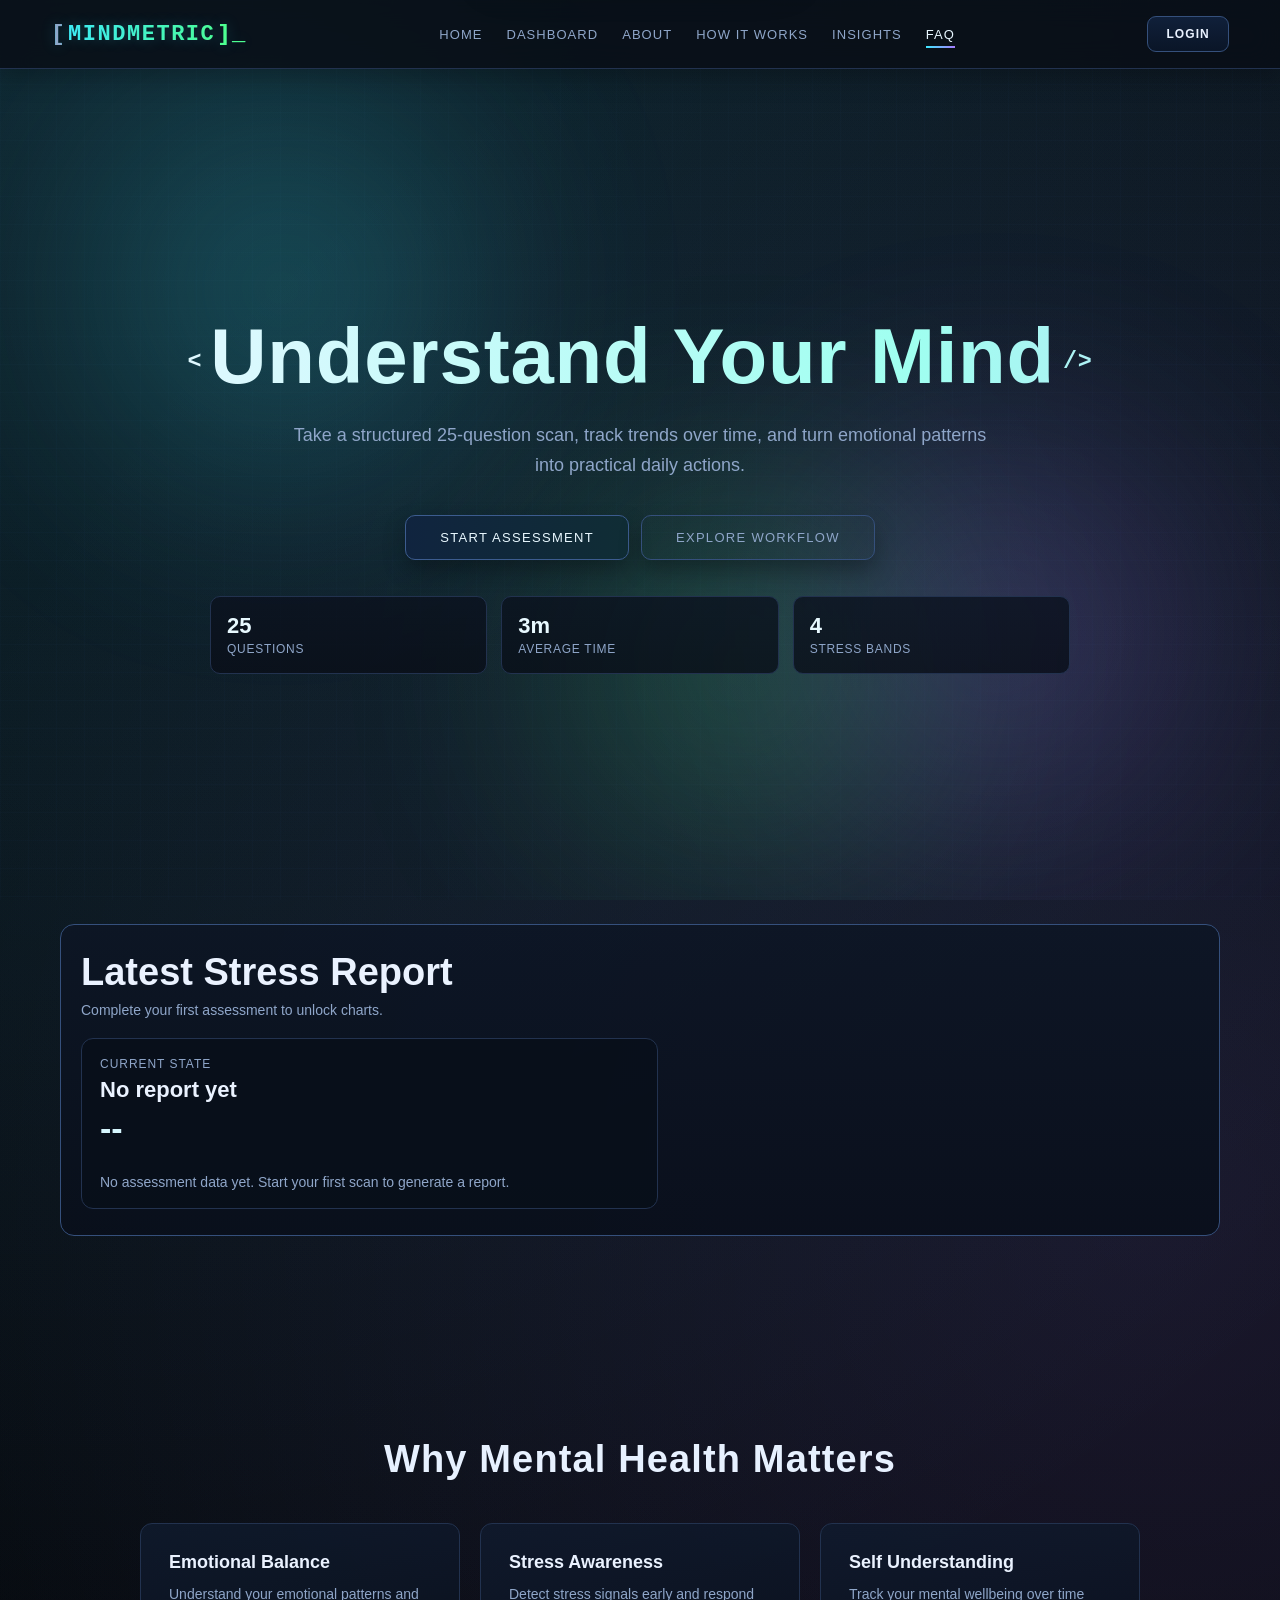
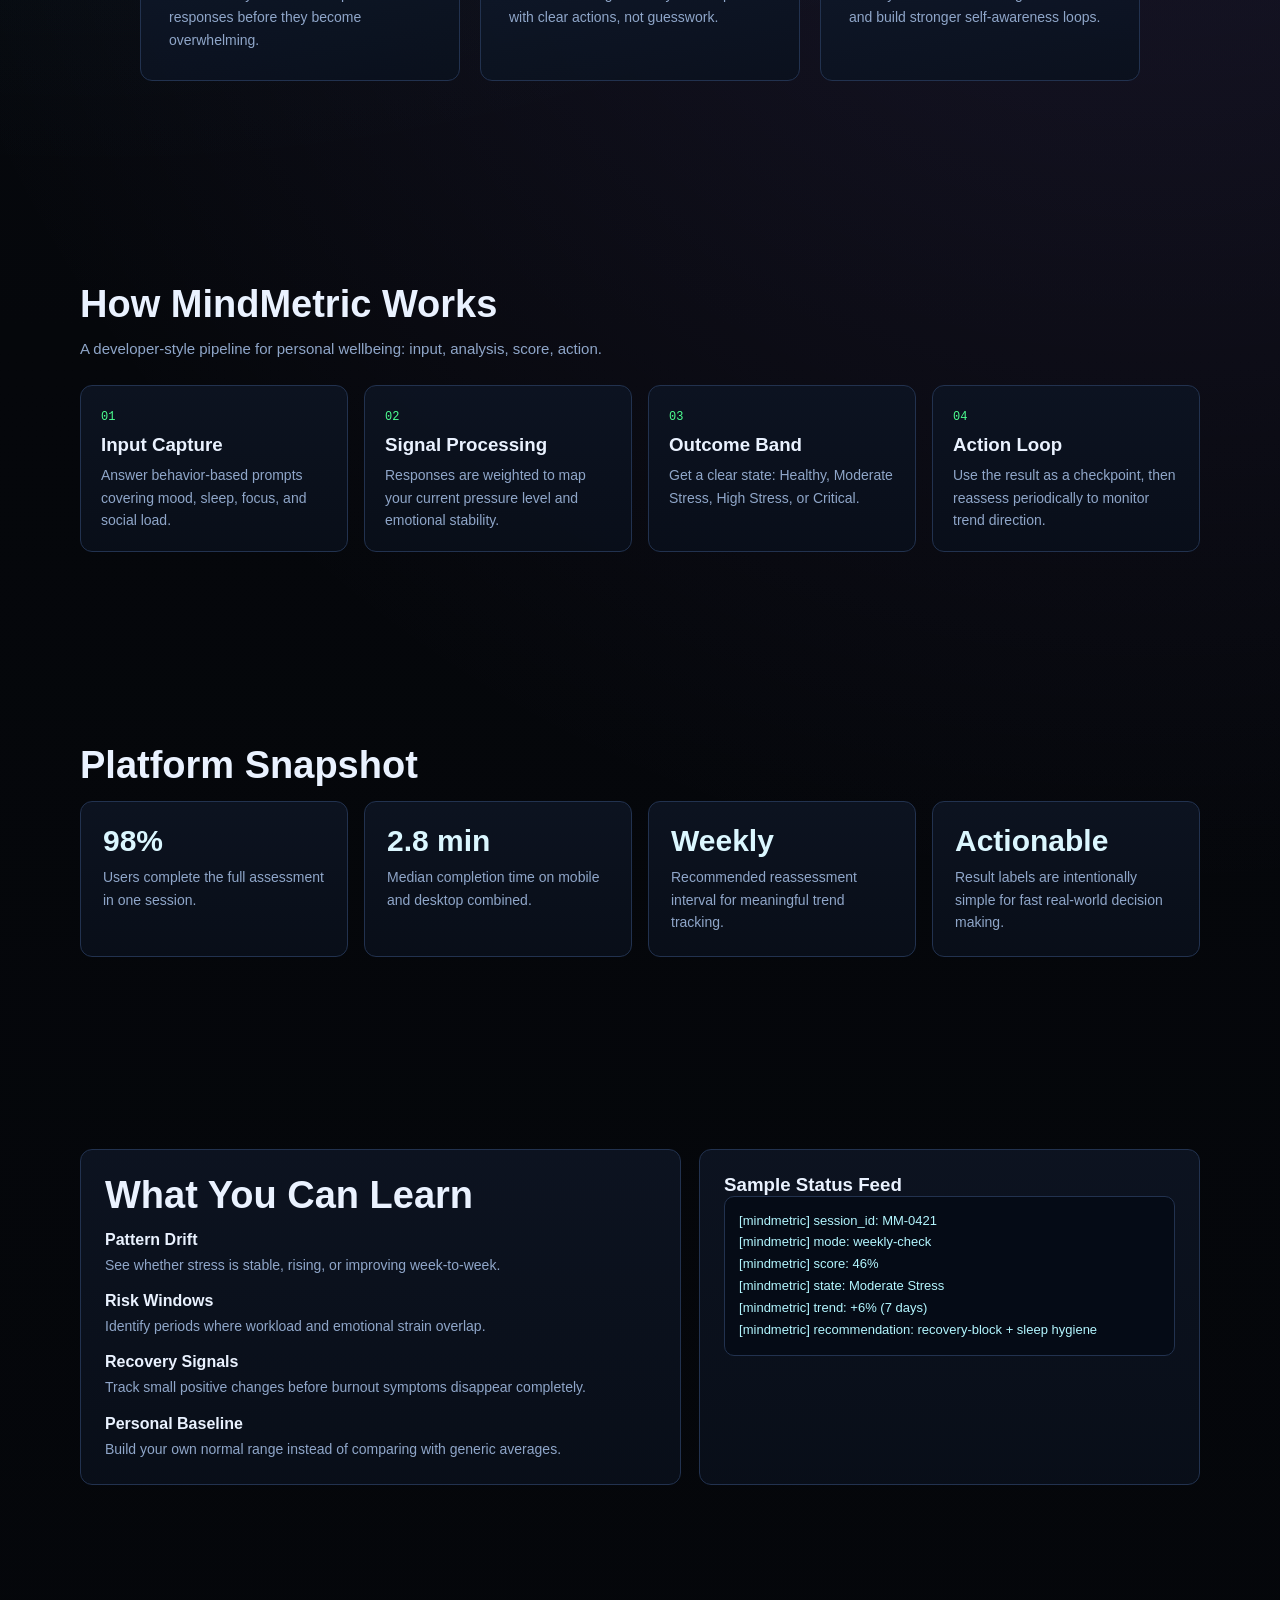
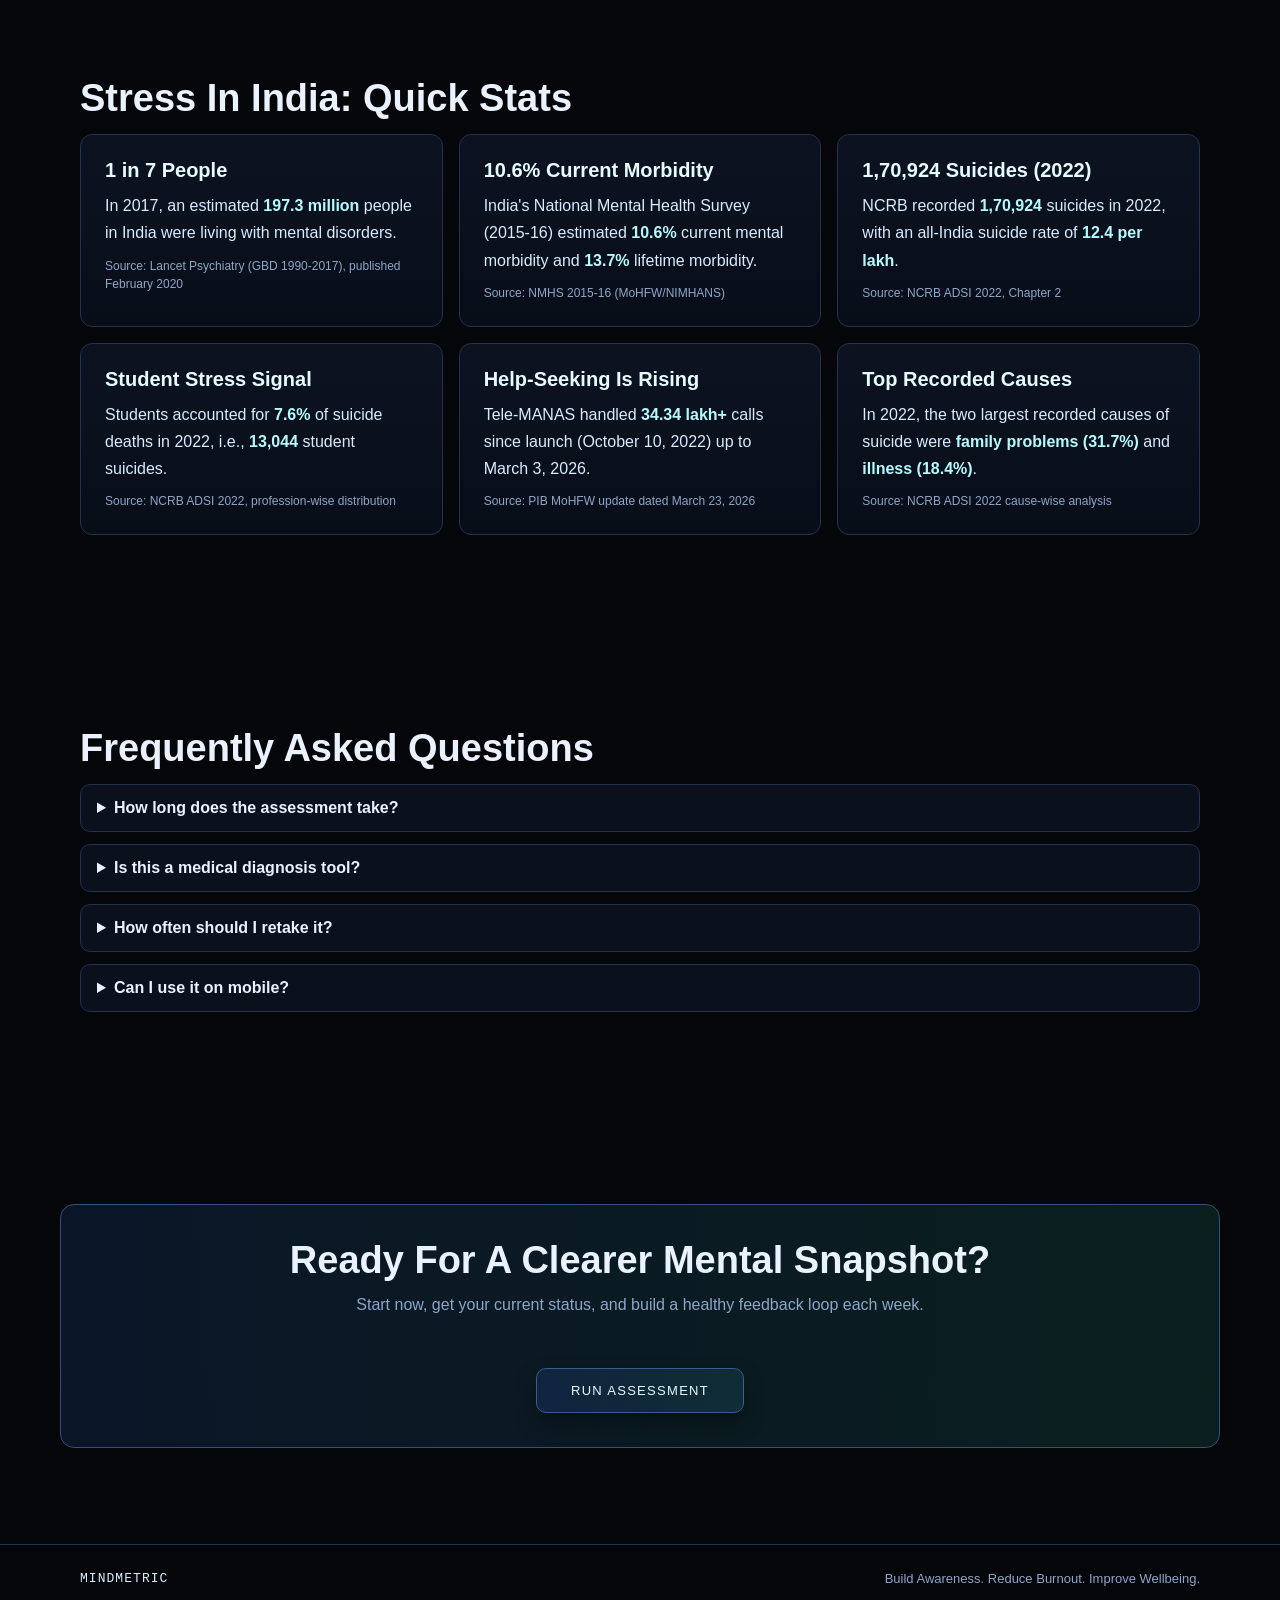
==== commit 2bbbce4c: "response fix" ====
--- a/index.html
+++ b/index.html
@@ -1,4 +1,4 @@
-<!DOCTYPE html>
+﻿<!DOCTYPE html>
 <html lang="en">
 <head>
 <meta charset="UTF-8">
@@ -11,7 +11,11 @@
 <nav class="navbar">
 <div class="logo">MindMetric</div>
 
-<ul class="nav-links">
+<button id="navToggle" class="nav-toggle" type="button" aria-label="Toggle menu" aria-expanded="false" aria-controls="navMenu">
+&#9776;
+</button>
+
+<ul class="nav-links" id="navMenu">
 <li><a href="index.html">Home</a></li>
 <li><a href="#dashboard">Dashboard</a></li>
 <li><a href="#about">About</a></li>
@@ -291,3 +295,5 @@
 
 
 
+
+
--- a/css/style.css
+++ b/css/style.css
@@ -24,6 +24,9 @@
 
 html {
   scroll-behavior: smooth;
+  width: 100%;
+  max-width: 100%;
+  overflow-x: hidden;
 }
 
 body {
@@ -36,6 +39,8 @@
   overflow-x: hidden;
   animation: pageFade 0.5s ease;
   position: relative;
+  width: 100%;
+  max-width: 100%;
 }
 
 body::before {
@@ -156,6 +161,18 @@
   gap: 14px;
 }
 
+.nav-toggle {
+  display: none;
+  border: 1px solid var(--line-strong);
+  background: #0b1628;
+  color: var(--text);
+  border-radius: 8px;
+  padding: 6px 10px;
+  font-size: 16px;
+  line-height: 1;
+  cursor: pointer;
+}
+
 #loginBtn {
   padding: 10px 18px;
   border: 1px solid var(--line-strong);
@@ -230,6 +247,7 @@
 .hero {
   min-height: 100vh;
   width: 100%;
+  max-width: 100%;
   display: flex;
   flex-direction: column;
   align-items: center;
@@ -870,6 +888,7 @@
 
 .section-shell {
   width: min(1160px, 100%);
+  max-width: 100%;
   margin: 0 auto;
   padding: 0 20px;
 }
@@ -1444,6 +1463,309 @@
   }
 }
 
+/* Mobile layout stabilization */
+@media (max-width: 768px) {
+  .navbar {
+    display: grid;
+    grid-template-columns: 1fr auto;
+    grid-template-areas:
+      "logo actions"
+      "links links";
+    align-items: center;
+    row-gap: 10px;
+    column-gap: 10px;
+    padding: 12px 12px 10px;
+  }
+
+  .logo {
+    grid-area: logo;
+    font-size: 18px;
+    letter-spacing: 0.04em;
+  }
+
+  .nav-right {
+    grid-area: actions;
+    justify-content: flex-end;
+    gap: 10px;
+  }
+
+  .nav-links {
+    grid-area: links;
+    width: 100%;
+    overflow-x: auto;
+    overflow-y: hidden;
+    white-space: nowrap;
+    flex-wrap: nowrap;
+    justify-content: flex-start;
+    gap: 14px;
+    padding: 2px 2px 6px;
+    scrollbar-width: none;
+    -webkit-overflow-scrolling: touch;
+  }
+
+  .nav-links::-webkit-scrollbar {
+    display: none;
+  }
+
+  .nav-links li {
+    flex: 0 0 auto;
+  }
+
+  .nav-links a {
+    font-size: 11px;
+    letter-spacing: 0.05em;
+  }
+
+  .hero {
+    padding: 176px 14px 44px;
+    min-height: auto;
+  }
+
+  .hero-title {
+    font-size: clamp(30px, 9vw, 44px);
+    line-height: 1.12;
+  }
+
+  .hero-title::before,
+  .hero-title::after {
+    display: none;
+  }
+
+  .hero-subtitle {
+    max-width: 100%;
+    font-size: 14px;
+    line-height: 1.65;
+  }
+
+  .hero-title,
+  .hero-subtitle,
+  .hero-actions,
+  .hero-mini-stats {
+    transform: none !important;
+  }
+
+  .section-shell {
+    padding: 0 14px;
+  }
+
+  .features {
+    padding: 76px 14px;
+  }
+
+  .workflow,
+  .numbers,
+  .insight-panels,
+  .india-stats,
+  .faq,
+  .bottom-cta {
+    padding: 64px 0;
+  }
+
+  .card,
+  .flow-card,
+  .number-card,
+  .panel-block,
+  .quote-card,
+  .home-report-main,
+  .home-trend-card,
+  .result-primary,
+  .result-metrics,
+  .trend-card {
+    padding: 16px;
+  }
+
+  .result-container {
+    padding: 20px 10px;
+  }
+
+  .result-summary-grid {
+    gap: 12px;
+    margin-top: 12px;
+  }
+
+  .trend-svg,
+  .home-trend-card svg {
+    height: 165px;
+  }
+
+  .terminal pre {
+    font-size: 12px;
+  }
+
+  .footer-row {
+    flex-direction: column;
+    text-align: center;
+  }
+}
+
+@media (max-width: 480px) {
+  .hero {
+    padding-top: 168px;
+  }
+
+  .cta-button {
+    max-width: 100%;
+    font-size: 12px;
+    letter-spacing: 0.06em;
+    padding: 12px 16px;
+  }
+
+  .mini-stat strong {
+    font-size: 20px;
+  }
+
+  .home-trend-scale,
+  .trend-scale {
+    font-size: 11px;
+  }
+}
+
+/* Final pass: mobile overflow + navbar alignment */
+img,
+svg,
+canvas,
+video {
+  max-width: 100%;
+  height: auto;
+}
+
+.card,
+.flow-card,
+.number-card,
+.panel-block,
+.quote-card,
+.home-report-main,
+.home-trend-card,
+.result-primary,
+.result-metrics,
+.trend-card,
+.section-shell,
+.two-col > *,
+.home-report-grid > * {
+  min-width: 0;
+}
+
+.insight-list li p,
+.quote-card p,
+.number-card p,
+.flow-card p,
+.card p {
+  overflow-wrap: anywhere;
+}
+
+.terminal pre {
+  white-space: pre-wrap;
+  word-break: break-word;
+}
+
+@media (max-width: 768px) {
+  .navbar {
+    position: fixed;
+    left: 0;
+    right: 0;
+    width: 100%;
+    display: flex;
+    flex-wrap: nowrap;
+    align-items: center;
+    justify-content: space-between;
+    gap: 8px;
+    padding: 10px 12px;
+  }
+
+  .logo {
+    order: 1;
+    flex: 1 1 auto;
+    max-width: none;
+    white-space: nowrap;
+    overflow: hidden;
+    text-overflow: ellipsis;
+    font-size: 16px;
+  }
+
+  .nav-right {
+    order: 2;
+    display: flex;
+    align-items: center;
+    justify-content: flex-end;
+    gap: 8px;
+    margin: 0;
+    min-width: auto;
+  }
+
+  .nav-toggle {
+    order: 3;
+    margin: 0;
+    flex: 0 0 auto;
+  }
+
+  #loginBtn {
+    margin: 0;
+    white-space: nowrap;
+    padding: 8px 11px;
+    font-size: 11px;
+  }
+
+  .profile-icon {
+    width: 32px;
+    height: 32px;
+  }
+
+  .nav-links {
+    position: absolute;
+    top: calc(100% + 8px);
+    left: 12px;
+    right: 12px;
+    width: auto;
+    max-width: none;
+    margin: 0;
+    display: none;
+    flex-direction: column;
+    gap: 6px;
+    padding: 10px;
+    border: 1px solid var(--line);
+    border-radius: 10px;
+    background: rgba(8, 14, 24, 0.97);
+    box-shadow: 0 12px 24px rgba(0, 0, 0, 0.35);
+    overflow: hidden;
+    white-space: normal;
+    z-index: 120;
+  }
+
+  .navbar.menu-open .nav-links {
+    display: flex;
+  }
+
+  .nav-links a {
+    display: block;
+    width: 100%;
+    font-size: 12px;
+    line-height: 1.3;
+    padding: 8px 6px;
+  }
+
+  .hero {
+    padding-top: 148px;
+    padding-left: 12px;
+    padding-right: 12px;
+  }
+
+  .section-shell {
+    width: 100%;
+    max-width: 100%;
+    padding: 0 12px;
+  }
+
+  .home-report-shell,
+  .result-container,
+  .panel-block,
+  .home-report-main,
+  .home-trend-card,
+  .trend-card {
+    overflow: hidden;
+  }
+}
+
+/* India stats section */
 .india-stats {
   padding: 96px 0;
 }
@@ -1469,7 +1791,35 @@
   line-height: 1.5;
 }
 
-
-
-
-
+/* Desktop lock: prevent mobile menu styles leaking to laptop screens */
+@media (min-width: 769px) {
+  .nav-toggle {
+    display: none !important;
+  }
+
+  .navbar {
+    display: flex !important;
+    flex-wrap: nowrap !important;
+    align-items: center !important;
+    justify-content: space-between !important;
+  }
+
+  .nav-links {
+    display: flex !important;
+    position: static !important;
+    width: auto !important;
+    flex-direction: row !important;
+    gap: 24px !important;
+    margin: 0 !important;
+    padding: 0 !important;
+    border: 0 !important;
+    background: transparent !important;
+    box-shadow: none !important;
+    overflow: visible !important;
+  }
+}
+
+
+
+
+
